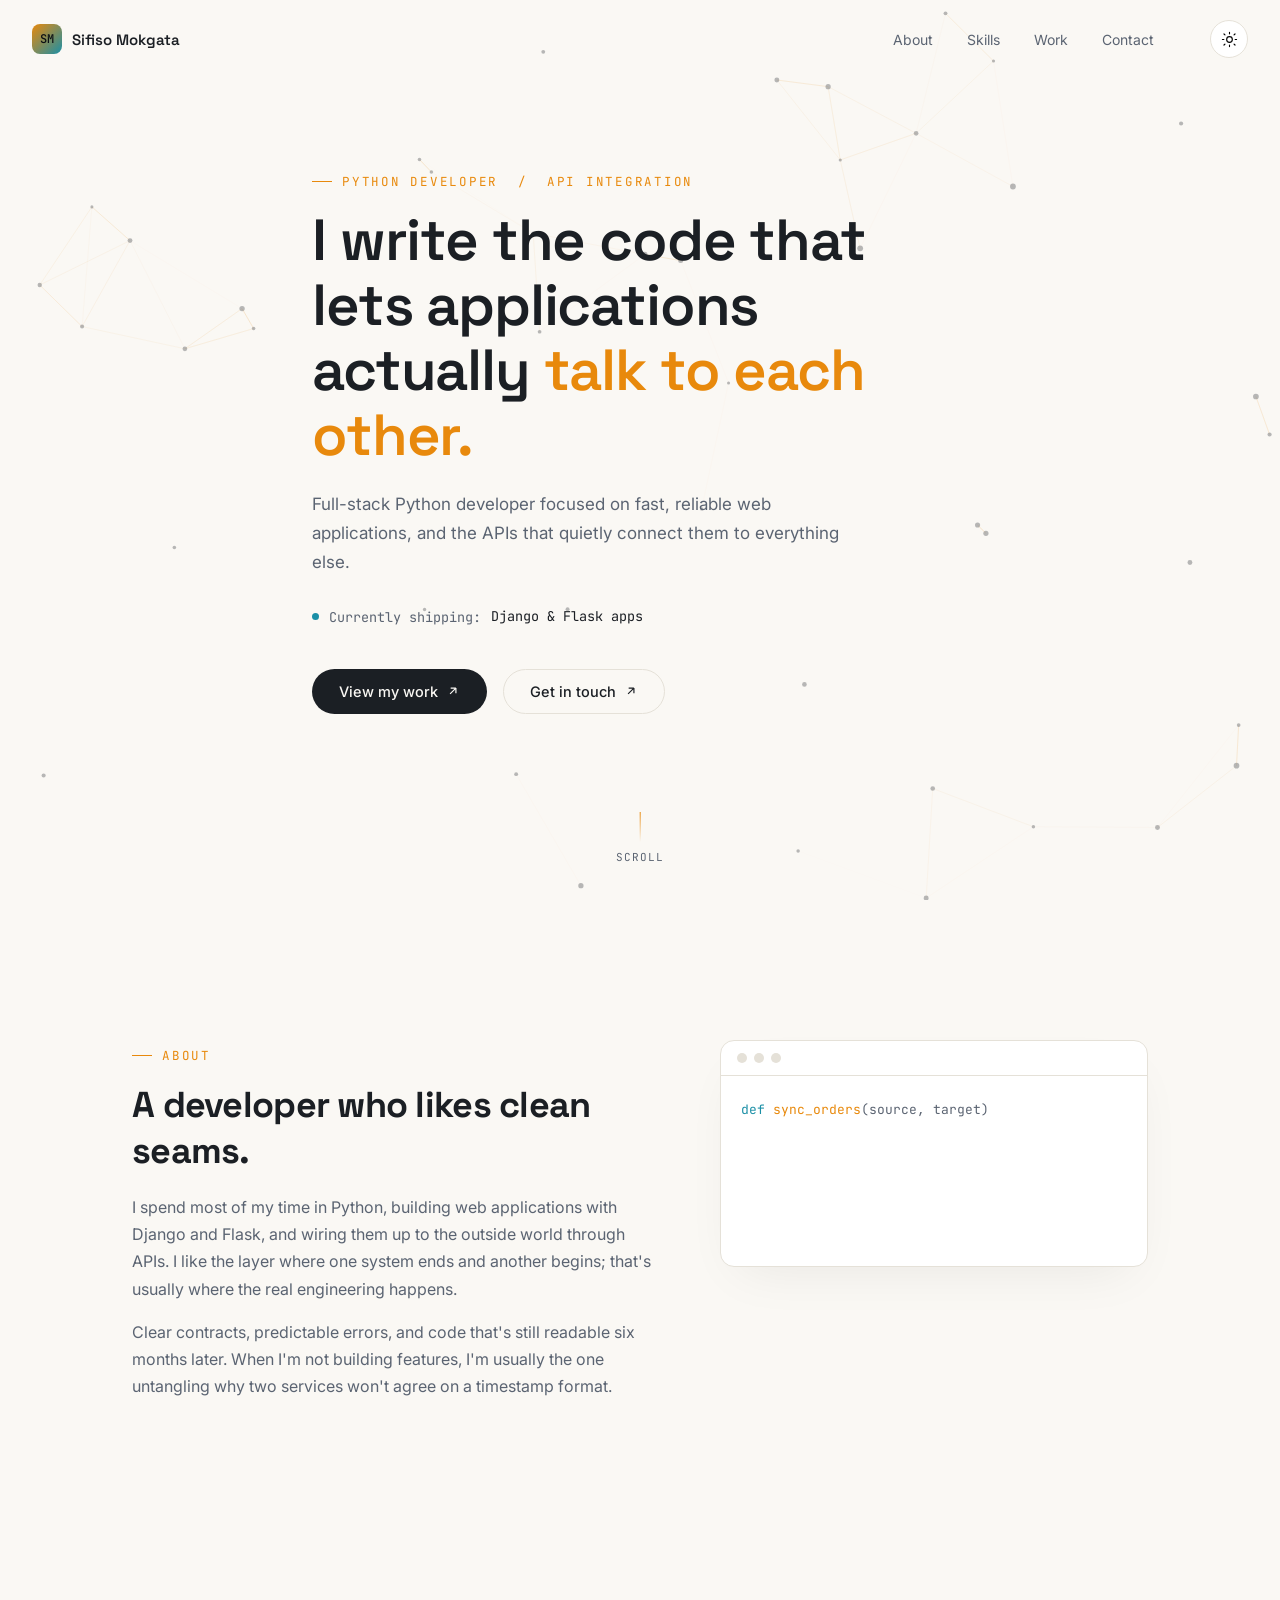
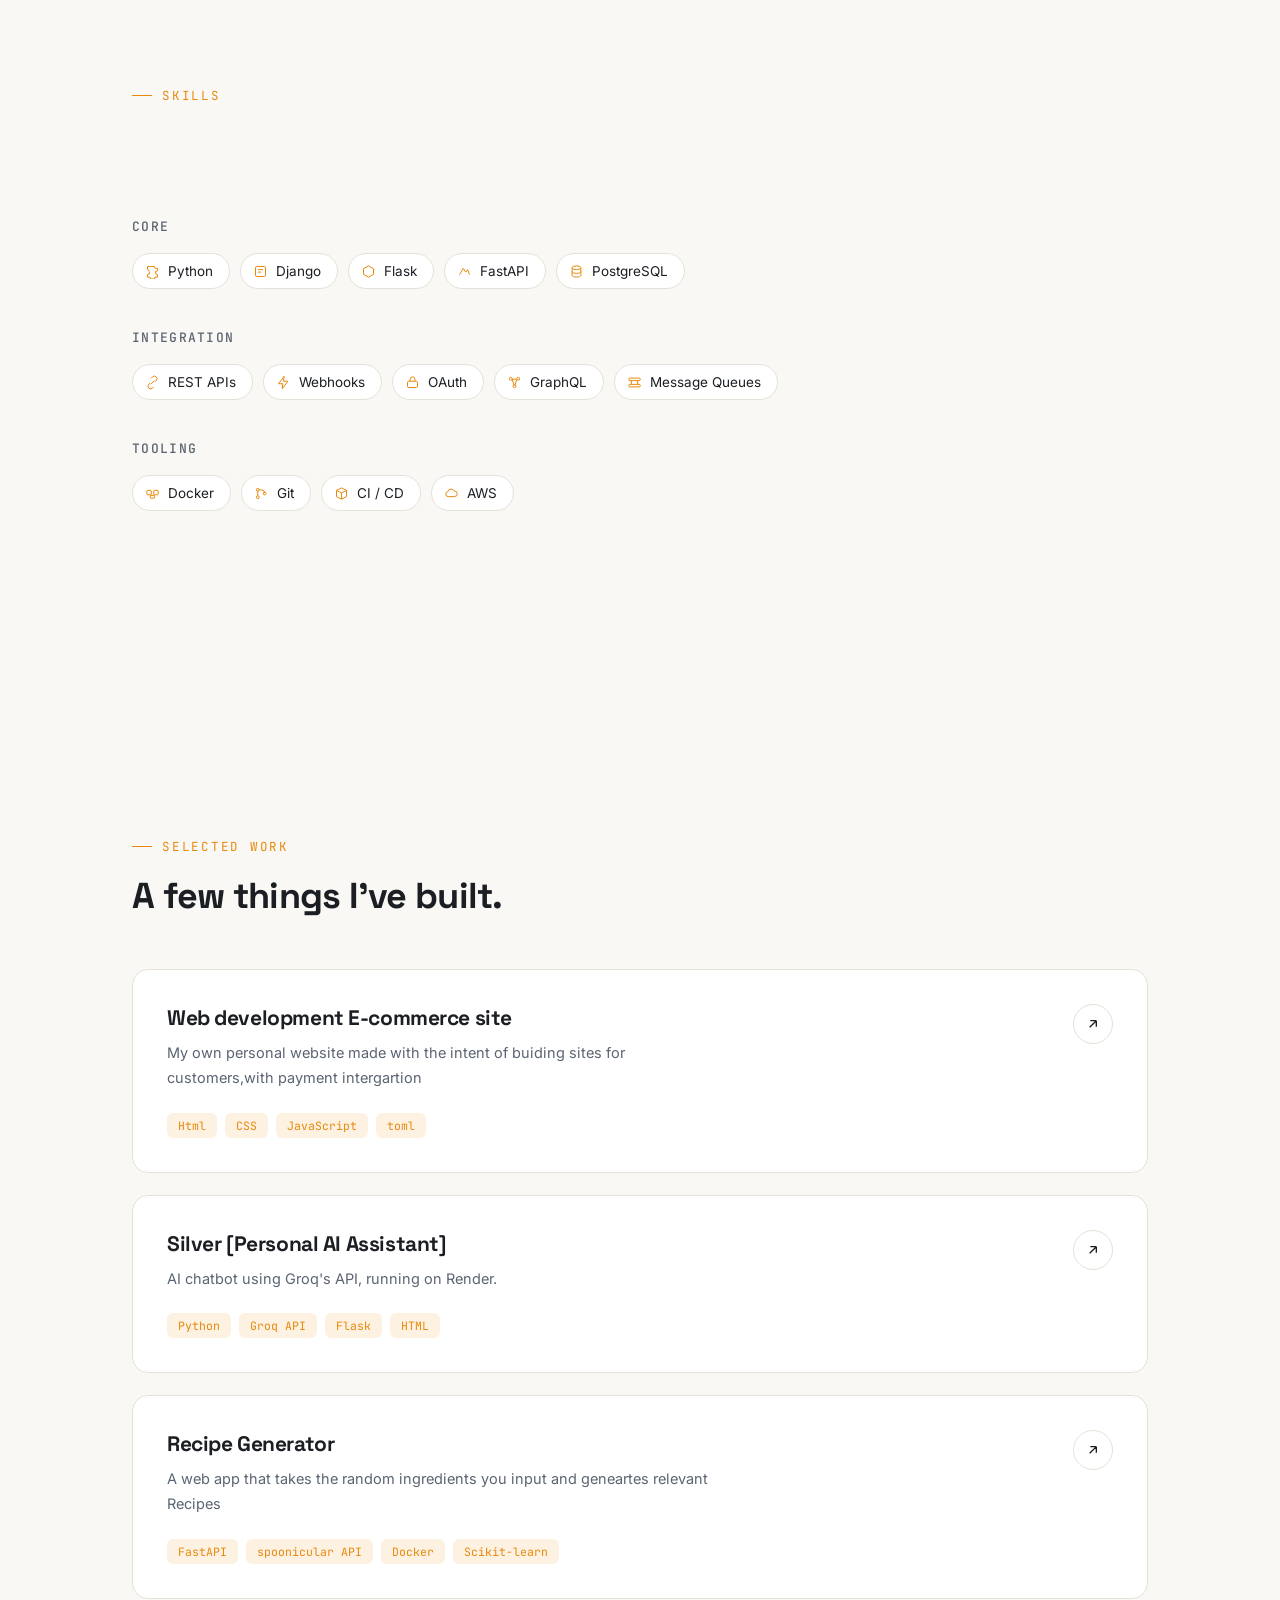
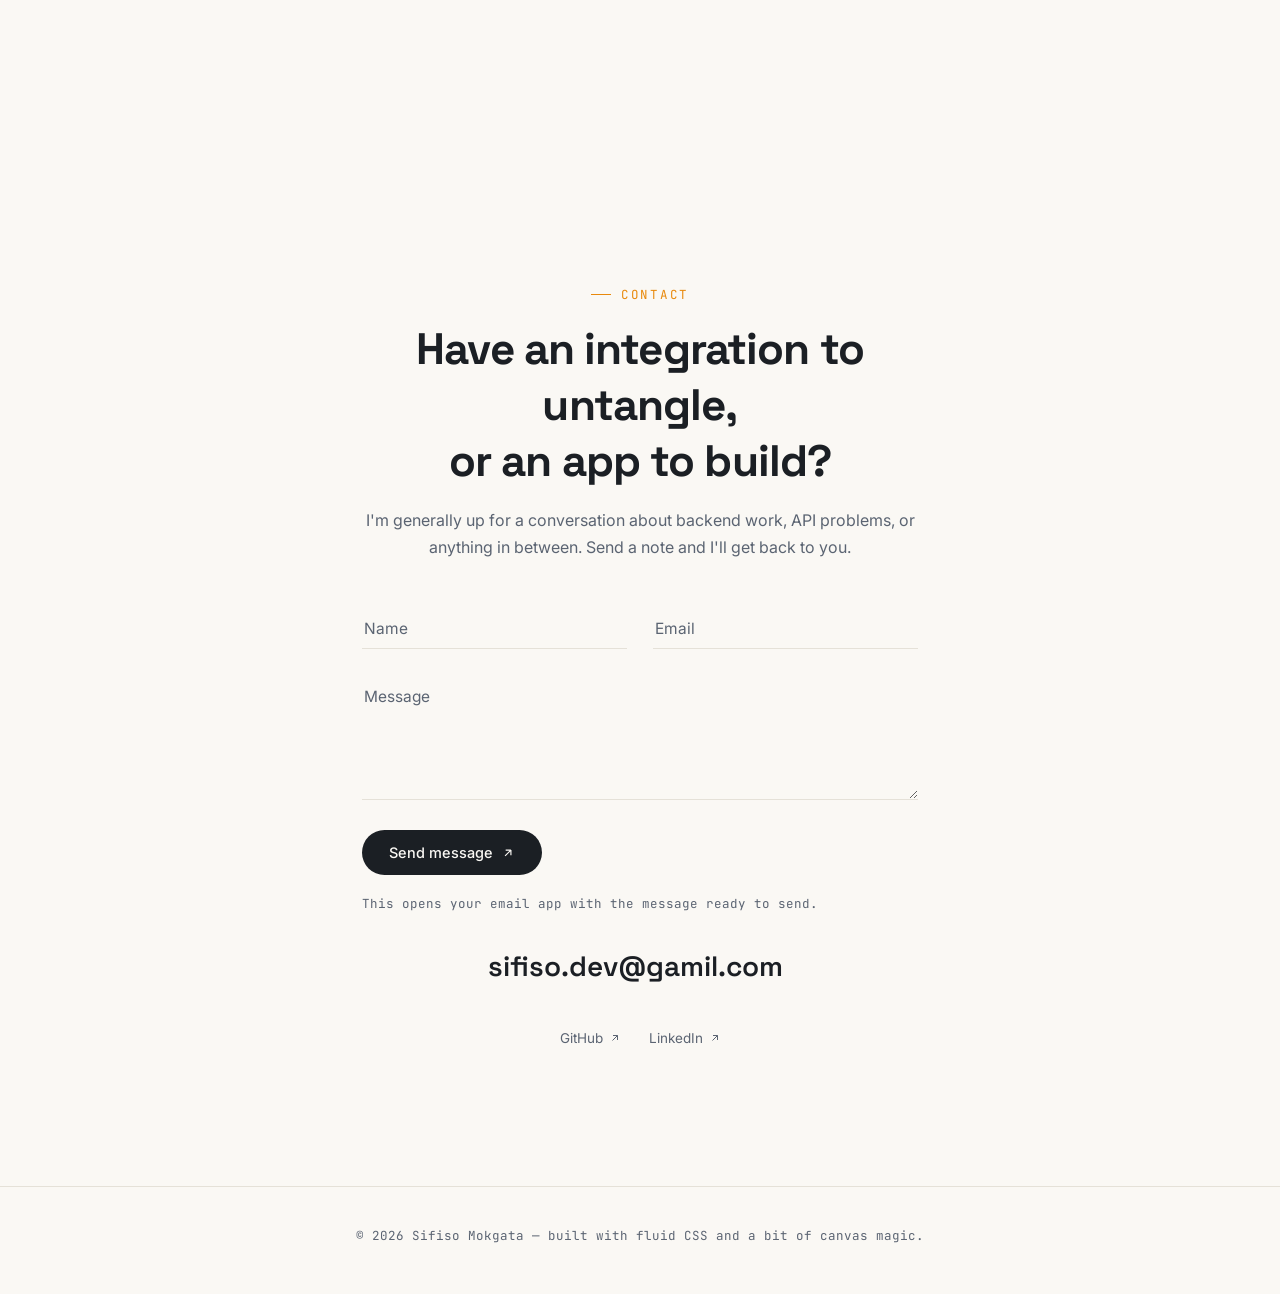
==== index.html @ 315a00f1 "initial commit - my portfolio website" ====
<!DOCTYPE html>

<html lang="en">
<head>
<meta charset="UTF-8">
<meta name="viewport" content="width=device-width, initial-scale=1.0">
<title>Sifiso Mokgata — Python Developer</title>
<meta name="description" content="Python developer specializing in web applications and API integration.">

<link rel="preconnect" href="https://fonts.googleapis.com">
<link rel="preconnect" href="https://fonts.gstatic.com" crossorigin>
<link href="https://fonts.googleapis.com/css2?family=Space+Grotesk:wght@500;600;700&family=Inter:wght@400;500;600&family=JetBrains+Mono:wght@400;500&display=swap" rel="stylesheet">
<link rel="stylesheet" href="style.css">
</head>
<body>

<nav class="nav" id="nav">
  <div class="logo"><span class="logo-mark">SM</span> Sifiso Mokgata </div>
  <div class="nav-links">
    <a href="#about">About</a>
    <a href="#skills">Skills</a>
    <a href="#work">Work</a>
    <a href="#contact">Contact</a>
    <button class="theme-toggle" id="themeToggle" aria-label="Toggle color theme">
      <svg id="themeIcon" viewBox="0 0 24 24" fill="none" stroke="currentColor" stroke-width="1.6" stroke-linecap="round"></svg>
    </button>
  </div>
</nav>

<section class="hero" id="top">
  <canvas id="network-canvas"></canvas>
  <div class="wrap hero-inner">
    <div class="eyebrow mono">Python Developer &nbsp;/&nbsp; API Integration</div>
    <h1>I write the code that lets applications<br>actually <span class="accent-word">talk to each other.</span></h1>
    <p class="hero-sub">Full-stack Python developer focused on fast, reliable web applications, and the APIs that quietly connect them to everything else.</p>

    <div class="cycle-line">
      <span class="cycle-dot"></span>
      <span>Currently shipping:</span>
      <span class="cycle-words" id="cycleWords"></span>
    </div>

    <div class="hero-cta">
      <a href="#work" class="btn btn-primary">
        View my work
        <svg viewBox="0 0 24 24" fill="none" stroke="currentColor" stroke-width="2"><path d="M7 17L17 7M17 7H8M17 7V16"/></svg>
      </a>
      <a href="#contact" class="btn btn-ghost">
        Get in touch
        <svg viewBox="0 0 24 24" fill="none" stroke="currentColor" stroke-width="2"><path d="M7 17L17 7M17 7H8M17 7V16"/></svg>
      </a>
    </div>
  </div>
  <div class="scroll-cue"><span class="line"></span>SCROLL</div>
</section>

<section id="about">
  <div class="wrap about-grid">
    <div class="reveal">
      <div class="eyebrow">About</div>
      <h2>A developer who likes clean seams.</h2>
      <p>I spend most of my time in Python, building web applications with Django and Flask, and wiring them up to the outside world through APIs. I like the layer where one system ends and another begins; that's usually where the real engineering happens.</p>
      <p>Clear contracts, predictable errors, and code that's still readable six months later. When I'm not building features, I'm usually the one untangling why two services won't agree on a timestamp format.</p>
    </div>
    <div class="terminal reveal">
      <div class="terminal-bar"><span></span><span></span><span></span></div>
      <div class="terminal-body mono" id="terminalBody"></div>
    </div>
  </div>
</section>

<section id="skills">
  <div class="wrap">
    <div class="eyebrow reveal">Skills</div>
    <h2 class="reveal" style="font-size:clamp(26px,3.4vw,36px); margin-bottom:50px;">What I build with.</h2>

    <div class="skills-cat reveal">
      <h3>Core</h3>
      <div class="pill-row">
        <span class="pill"><svg viewBox="0 0 24 24" fill="none" stroke="currentColor" stroke-width="1.6"><path d="M9 4h6l1 3h4v4l-3 1v4l3 1v4h-4l-1 3H9l-1-3H4v-4l3-1v-4L4 8V4h4z"/></svg>Python</span>
        <span class="pill"><svg viewBox="0 0 24 24" fill="none" stroke="currentColor" stroke-width="1.6"><rect x="4" y="4" width="16" height="16" rx="2"/><path d="M8 9h8M8 13h5"/></svg>Django</span>
        <span class="pill"><svg viewBox="0 0 24 24" fill="none" stroke="currentColor" stroke-width="1.6"><path d="M12 3l8 4.5v9L12 21l-8-4.5v-9z"/></svg>Flask</span>
        <span class="pill"><svg viewBox="0 0 24 24" fill="none" stroke="currentColor" stroke-width="1.6"><path d="M4 17l6-10 4 6 3-4 3 8"/></svg>FastAPI</span>
        <span class="pill"><svg viewBox="0 0 24 24" fill="none" stroke="currentColor" stroke-width="1.6"><ellipse cx="12" cy="6" rx="7" ry="3"/><path d="M5 6v12c0 1.7 3.1 3 7 3s7-1.3 7-3V6"/><path d="M5 12c0 1.7 3.1 3 7 3s7-1.3 7-3"/></svg>PostgreSQL</span>
      </div>
    </div>

    <div class="skills-cat reveal">
      <h3>Integration</h3>
      <div class="pill-row">
        <span class="pill"><svg viewBox="0 0 24 24" fill="none" stroke="currentColor" stroke-width="1.6"><path d="M9 15l6-6M8 13l-2 2a4 4 0 106 6l2-2M16 11l2-2a4 4 0 10-6-6l-2 2"/></svg>REST APIs</span>
        <span class="pill"><svg viewBox="0 0 24 24" fill="none" stroke="currentColor" stroke-width="1.6"><path d="M13 2L4 14h7l-1 8 9-12h-7l1-8z"/></svg>Webhooks</span>
        <span class="pill"><svg viewBox="0 0 24 24" fill="none" stroke="currentColor" stroke-width="1.6"><rect x="4" y="10" width="16" height="10" rx="2"/><path d="M8 10V7a4 4 0 018 0v3"/></svg>OAuth</span>
        <span class="pill"><svg viewBox="0 0 24 24" fill="none" stroke="currentColor" stroke-width="1.6"><circle cx="6" cy="6" r="2.3"/><circle cx="18" cy="6" r="2.3"/><circle cx="12" cy="18" r="2.3"/><path d="M8 7l7.5-.5M8.5 8l3 8.5M15.5 8l-3 8.5"/></svg>GraphQL</span>
        <span class="pill"><svg viewBox="0 0 24 24" fill="none" stroke="currentColor" stroke-width="1.6"><rect x="3" y="5" width="18" height="4" rx="1"/><rect x="3" y="15" width="18" height="4" rx="1"/><path d="M7 9v6M17 9v6"/></svg>Message Queues</span>
      </div>
    </div>

    <div class="skills-cat reveal">
      <h3>Tooling</h3>
      <div class="pill-row">
        <span class="pill"><svg viewBox="0 0 24 24" fill="none" stroke="currentColor" stroke-width="1.6"><rect x="3" y="7" width="7" height="7" rx="1"/><rect x="14" y="7" width="7" height="7" rx="1"/><rect x="8.5" y="15" width="7" height="4.5" rx="1"/></svg>Docker</span>
        <span class="pill"><svg viewBox="0 0 24 24" fill="none" stroke="currentColor" stroke-width="1.6"><circle cx="6" cy="6" r="2.2"/><circle cx="6" cy="18" r="2.2"/><circle cx="17" cy="12" r="2.2"/><path d="M6 8.2V15.8M8 6.2h4a5 5 0 015 5"/></svg>Git</span>
        <span class="pill"><svg viewBox="0 0 24 24" fill="none" stroke="currentColor" stroke-width="1.6"><path d="M4 17V7l8-4 8 4v10l-8 4-8-4z"/><path d="M4 7l8 4 8-4M12 11v10"/></svg>CI / CD</span>
        <span class="pill"><svg viewBox="0 0 24 24" fill="none" stroke="currentColor" stroke-width="1.6"><path d="M17 17H7a4 4 0 01-1-7.9A5.5 5.5 0 0116.3 8 4.5 4.5 0 0117 17z"/></svg>AWS</span>
      </div>
    </div>
  </div>
</section>

<section id="work">
  <div class="wrap">
    <div class="eyebrow reveal">Selected work</div>
    <h2 class="reveal" style="font-size:clamp(26px,3.4vw,36px); margin-bottom:50px;">A few things I've built.</h2>

    <!-- PROJECTS-->
    <div class="project-grid">
      <div class="project-card reveal">
        <div class="project-top">
          <div>
            <h3>Web development E-commerce site</h3>
            <p>My own personal website made with the intent of  buiding sites for customers,with payment intergartion </p>
          </div>
          <a href="https://silversolutions.netlify.app/" class="project-link" aria-label="View project"><svg viewBox="0 0 24 24" fill="none" stroke="currentColor" stroke-width="2"><path d="M7 17L17 7M17 7H8M17 7V16"/></svg></a>
        </div>
        <div class="tag-row">
          <span class="tag">Html</span><span class="tag">CSS</span><span class="tag">JavaScript</span><span class="tag">toml</span>
        </div>
      </div>

      <div class="project-card reveal">
        <div class="project-top">
          <div>
            <h3>Silver [Personal AI Assistant] </h3>
            <p>AI chatbot using Groq's API, running on Render.</p>
          </div>
          <a href="https://silver-mgjl.onrender.com/" class="project-link" aria-label="View project"><svg viewBox="0 0 24 24" fill="none" stroke="currentColor" stroke-width="2"><path d="M7 17L17 7M17 7H8M17 7V16"/></svg></a>
        </div>
        <div class="tag-row">
          <span class="tag">Python</span><span class="tag">Groq API</span><span class="tag">Flask</span><span class="tag">HTML</span>
        </div>
      </div>

      <div class="project-card reveal">
        <div class="project-top">
          <div>
            <h3>Recipe Generator</h3>
            <p>A web app that takes the random ingredients you input and geneartes relevant Recipes</p>
          </div>
          <a href="https://smart-recipe-find.netlify.app/" class="project-link" aria-label="View project"><svg viewBox="0 0 24 24" fill="none" stroke="currentColor" stroke-width="2"><path d="M7 17L17 7M17 7H8M17 7V16"/></svg></a>
        </div>
        <div class="tag-row">
          <span class="tag">FastAPI</span><span class="tag">spoonicular API</span><span class="tag">Docker</span><span class="tag">Scikit-learn</span>
        </div>
      </div>
    </div>
   
  </div>
</section>

<section id="contact">
  <div class="wrap contact-inner reveal">
    <div class="eyebrow" style="justify-content:center;">Contact</div>
    <h2>Have an integration to untangle,<br>or an app to build?</h2>
    <p>I'm generally up for a conversation about backend work, API problems, or anything in between. Send a note and I'll get back to you.</p>

    <!-- CONTACT FORM  -->
    <form class="contact-form" id="contactForm" novalidate>
      <div class="form-row">
        <div class="field">
          <input type="text" id="cf-name" name="name" placeholder=" " autocomplete="name" required>
          <label for="cf-name">Name</label>
          <span class="underline"></span>
          <span class="field-error" id="err-name">Tell me your name.</span>
        </div>
        <div class="field">
          <input type="email" id="cf-email" name="email" placeholder=" " autocomplete="email" required>
          <label for="cf-email">Email</label>
          <span class="underline"></span>
          <span class="field-error" id="err-email">Needs to be a valid email.</span>
        </div>
      </div>
      <div class="field">
        <textarea id="cf-message" name="message" placeholder=" " rows="4" required></textarea>
        <label for="cf-message">Message</label>
        <span class="underline"></span>
        <span class="field-error" id="err-message">A few words about the project would help.</span>
      </div>

      <button type="submit" class="btn btn-primary form-submit" id="formSubmit">
        <span class="btn-label">Send message</span>
        <svg class="btn-icon icon-arrow" viewBox="0 0 24 24" fill="none" stroke="currentColor" stroke-width="2"><path d="M7 17L17 7M17 7H8M17 7V16"/></svg>
        <svg class="btn-icon icon-check" viewBox="0 0 24 24" fill="none" stroke="currentColor" stroke-width="2"><path d="M5 13l4 4L19 7"/></svg>
        <span class="btn-spinner"></span>
      </button>
      <p class="form-note" id="formNote">This opens your email app with the message ready to send.</p>
    </form>

    <a href="mailto:sifiso.dev@gmail.com" class="email-link">
      sifiso.dev@gamil.com
      <svg viewBox="0 0 24 24" fill="none" stroke="currentColor" stroke-width="2"><path d="M7 17L17 7M17 7H8M17 7V16"/></svg>
    </a>
    <!-- social media -->
    <div class="social-row">
      <a href="https://github.com/S-lver">GitHub <svg viewBox="0 0 24 24" fill="none" stroke="currentColor" stroke-width="2"><path d="M7 17L17 7M17 7H8M17 7V16"/></svg></a>
      <a href="https://www.linkedin.com/in/sifiso-mokgata-5b42532bb/">LinkedIn <svg viewBox="0 0 24 24" fill="none" stroke="currentColor" stroke-width="2"><path d="M7 17L17 7M17 7H8M17 7V16"/></svg></a>
    </div>
  </div>
</section>

<footer>
  &copy; <span id="year"></span> Sifiso Mokgata — built with fluid CSS and a bit of canvas magic.
</footer>

<script src="script.js"></script>


</body>
</html>
---- style.css ----
/* ============ TOKENS ============ */
  :root{
    --bg: #FAF8F4;
    --bg-elevated: #FFFFFF;
    --text: #1B1F24;
    --text-muted: #5B6472;
    --accent: #E8890C;
    --accent-2: #1B8FA6;
    --accent-soft: rgba(232,137,12,0.12);
    --line: #E5E1D8;
    --shadow: rgba(30,25,15,0.08);
    --canvas-node: 27,31,36;
    --canvas-link: 232,137,12;

    --ease: cubic-bezier(.22,.9,.3,1);
    --ease-soft: cubic-bezier(.4,0,.2,1);
  }

  html.dark{
    --bg: #0B0F14;
    --bg-elevated: #121821;
    --text: #E9EDF2;
    --text-muted: #8A97A6;
    --accent: #FFB454;
    --accent-2: #5EC8D8;
    --accent-soft: rgba(255,180,84,0.14);
    --line: #1E2732;
    --shadow: rgba(0,0,0,0.35);
    --canvas-node: 233,237,242;
    --canvas-link: 255,180,84;
  }

  *{ box-sizing: border-box; }
  html{ scroll-behavior: smooth; }
  body{
    margin:0;
    background: var(--bg);
    color: var(--text);
    font-family: 'Inter', sans-serif;
    transition: background-color .5s var(--ease-soft), color .5s var(--ease-soft);
    overflow-x: hidden;
  }
  ::selection{ background: var(--accent-soft); color: var(--text); }

  a{ color: inherit; text-decoration: none; }
  h1,h2,h3{ font-family: 'Space Grotesk', sans-serif; margin: 0; letter-spacing: -0.02em; }
  p{ margin:0; color: var(--text-muted); line-height: 1.7; }
  .mono{ font-family: 'JetBrains Mono', monospace; }

  :focus-visible{
    outline: 2px solid var(--accent);
    outline-offset: 3px;
    border-radius: 4px;
  }

  .wrap{ max-width: 1080px; margin: 0 auto; padding: 0 32px; }
  section{ position: relative; padding: 140px 0; }
  @media (max-width: 640px){ section{ padding: 96px 0; } .wrap{ padding: 0 22px; } }

  .eyebrow{
    font-family: 'JetBrains Mono', monospace;
    font-size: 12.5px;
    letter-spacing: .14em;
    text-transform: uppercase;
    color: var(--accent);
    display: inline-flex;
    align-items: center;
    gap: 10px;
    margin-bottom: 18px;
  }
  .eyebrow::before{
    content:'';
    width: 20px; height: 1px;
    background: var(--accent);
  }

  /* ============ VIEW TRANSITION (theme toggle circle reveal) ============ */
  ::view-transition-old(root), ::view-transition-new(root){
    animation: none;
    mix-blend-mode: normal;
  }
  ::view-transition-old(root){ z-index: 1; }
  ::view-transition-new(root){ z-index: 2; }

  /* ============ NAV ============ */
  .nav{
    position: fixed; top: 0; left: 0; right: 0;
    z-index: 100;
    display: flex; align-items: center; justify-content: space-between;
    padding: 20px 32px;
    transition: transform .5s var(--ease), background-color .5s var(--ease-soft), border-color .5s var(--ease-soft);
    border-bottom: 1px solid transparent;
  }
  .nav.scrolled{
    background: color-mix(in srgb, var(--bg) 82%, transparent);
    backdrop-filter: blur(14px);
    border-bottom: 1px solid var(--line);
  }
  .nav.hide{ transform: translateY(-110%); }

  .logo{
    display:flex; align-items:center; gap: 10px;
    font-family: 'Space Grotesk', sans-serif;
    font-weight: 600; font-size: 15px;
  }
  .logo-mark{
    width: 30px; height: 30px; border-radius: 8px;
    background: linear-gradient(135deg, var(--accent), var(--accent-2));
    display:flex; align-items:center; justify-content:center;
    color: #0B0F14; font-family:'JetBrains Mono',monospace; font-size: 12px; font-weight: 500;
  }

  .nav-links{ display:flex; align-items:center; gap: 34px; }
  .nav-links a{
    font-size: 14px; color: var(--text-muted);
    position: relative; padding: 4px 0;
    transition: color .3s;
  }
  .nav-links a::after{
    content:''; position:absolute; left:0; bottom:0;
    width:0; height:1px; background: var(--accent);
    transition: width .35s var(--ease);
  }
  .nav-links a:hover{ color: var(--text); }
  .nav-links a:hover::after{ width: 100%; }
  @media (max-width: 720px){ .nav-links a:not(.nav-cta){ display:none; } }

  .theme-toggle{
    width: 38px; height: 38px; border-radius: 50%;
    border: 1px solid var(--line);
    background: var(--bg-elevated);
    display:flex; align-items:center; justify-content:center;
    cursor: pointer;
    transition: border-color .3s, transform .3s var(--ease);
    margin-left: 22px;
  }
  .theme-toggle:hover{ transform: scale(1.08); border-color: var(--accent); }
  .theme-toggle svg{ width: 17px; height: 17px; }

  /* ============ HERO ============ */
  .hero{
    min-height: 100svh;
    display:flex; align-items:center;
    padding-top: 120px;
    overflow: hidden;
  }
  #network-canvas{
    position:absolute; inset:0;
    width:100%; height:100%;
    opacity: .55;
    pointer-events:none;
  }
  html.dark #network-canvas{ opacity: .7; }

  .hero-inner{ position:relative; z-index: 2; max-width: 720px; }
  .hero h1{
    font-size: clamp(34px, 5.4vw, 58px);
    line-height: 1.12;
    font-weight: 600;
  }
  .hero h1 .accent-word{ color: var(--accent); }
  .hero-sub{
    margin-top: 22px; font-size: 17px; max-width: 540px;
  }

  .cycle-line{
    margin-top: 30px;
    display:flex; align-items:center; gap: 10px;
    font-family: 'JetBrains Mono', monospace;
    font-size: 13.5px;
    color: var(--text-muted);
  }
  .cycle-dot{
    width: 7px; height: 7px; border-radius: 50%;
    background: var(--accent-2);
    box-shadow: 0 0 0 0 rgba(94,200,216,.6);
    animation: pulse-dot 2.2s ease-out infinite;
    flex-shrink: 0;
  }
  @keyframes pulse-dot{
    0%{ box-shadow: 0 0 0 0 var(--accent-soft); }
    70%{ box-shadow: 0 0 0 8px transparent; }
    100%{ box-shadow: 0 0 0 0 transparent; }
  }
  .cycle-words{ position: relative; height: 20px; overflow: hidden; min-width: 180px; }
  .cycle-words span{
    position:absolute; left:0; top:0;
    opacity: 0; transform: translateY(100%);
    color: var(--text);
    transition: opacity .5s var(--ease), transform .5s var(--ease);
    white-space: nowrap;
  }
  .cycle-words span.active{ opacity:1; transform: translateY(0); }
  .cycle-words span.leaving{ opacity:0; transform: translateY(-100%); }

  .hero-cta{ display:flex; gap: 16px; margin-top: 42px; flex-wrap: wrap; }

  .btn{
    position: relative;
    font-family: 'Inter', sans-serif;
    font-weight: 500; font-size: 14.5px;
    padding: 13px 26px;
    border-radius: 999px;
    cursor: pointer;
    display: inline-flex; align-items: center; gap: 8px;
    transition: transform .25s var(--ease-soft);
    border: 1px solid transparent;
  }
  .btn-primary{
    background: var(--text); color: var(--bg);
  }
  html.dark .btn-primary{ background: var(--accent); color: #0B0F14; }
  .btn-ghost{
    border-color: var(--line); color: var(--text);
    background: transparent;
  }
  .btn-ghost:hover{ border-color: var(--accent); }
  .btn svg{ width: 14px; height: 14px; transition: transform .3s var(--ease); }
  .btn:hover svg{ transform: translate(3px,-3px); }

  .scroll-cue{
    position:absolute; bottom: 36px; left: 50%;
    transform: translateX(-50%);
    display:flex; flex-direction:column; align-items:center; gap: 8px;
    color: var(--text-muted);
    font-family:'JetBrains Mono',monospace; font-size: 11px; letter-spacing:.1em;
  }
  .scroll-cue .line{
    width:1px; height: 30px; background: linear-gradient(var(--accent), transparent);
    animation: cue-move 1.8s ease-in-out infinite;
  }
  @keyframes cue-move{
    0%{ transform: scaleY(0); transform-origin: top; }
    50%{ transform: scaleY(1); transform-origin: top; }
    50.01%{ transform-origin: bottom; }
    100%{ transform: scaleY(0); transform-origin: bottom; }
  }

  /* ============ REVEAL ============ */
  .reveal{
    opacity: 0;
    transform: translateY(28px);
    transition: opacity .8s var(--ease), transform .8s var(--ease);
  }
  .reveal.in{ opacity: 1; transform: translateY(0); }

  /* ============ ABOUT ============ */
  .about-grid{
    display:grid; grid-template-columns: 1.1fr .9fr; gap: 64px; align-items: start;
  }
  @media (max-width: 860px){ .about-grid{ grid-template-columns: 1fr; gap: 44px; } }
  .about-grid h2{ font-size: clamp(26px, 3.4vw, 36px); margin-bottom: 20px; }
  .about-grid p + p{ margin-top: 16px; }

  .terminal{
    background: var(--bg-elevated);
    border: 1px solid var(--line);
    border-radius: 14px;
    overflow: hidden;
    box-shadow: 0 20px 50px -20px var(--shadow);
  }
  .terminal-bar{
    display:flex; gap: 7px; padding: 12px 16px;
    border-bottom: 1px solid var(--line);
  }
  .terminal-bar span{ width: 10px; height: 10px; border-radius: 50%; background: var(--line); }
  .terminal-body{
    padding: 22px 20px; font-family:'JetBrains Mono',monospace; font-size: 13px;
    line-height: 1.85; min-height: 190px; color: var(--text-muted);
    white-space: pre-wrap;
  }
  .terminal-body .kw{ color: var(--accent-2); }
  .terminal-body .fn{ color: var(--accent); }
  .terminal-body .str{ color: #7FB88E; }
  .caret{
    display:inline-block; width: 7px; height: 15px;
    background: var(--accent); vertical-align: middle;
    animation: blink 1s step-end infinite;
  }
  @keyframes blink{ 50%{ opacity:0; } }

  /* ============ SKILLS ============ */
  .skills-cat{ margin-bottom: 40px; }
  .skills-cat h3{
    font-size: 13px; text-transform: uppercase; letter-spacing: .1em;
    color: var(--text-muted); font-family:'JetBrains Mono',monospace; font-weight: 500;
    margin-bottom: 18px;
  }
  .pill-row{ display:flex; flex-wrap: wrap; gap: 10px; }
  .pill{
    display:flex; align-items:center; gap: 8px;
    padding: 9px 16px 9px 12px;
    border: 1px solid var(--line);
    border-radius: 999px;
    font-size: 13.5px;
    background: var(--bg-elevated);
    transition: transform .3s var(--ease), border-color .3s, box-shadow .3s;
  }
  .pill svg{ width: 15px; height: 15px; color: var(--accent); flex-shrink:0; }
  .pill:hover{
    transform: translateY(-3px);
    border-color: var(--accent);
    box-shadow: 0 10px 24px -14px var(--shadow);
  }

  /* ============ PROJECTS ============ */
  .project-grid{ display: grid; gap: 22px; }
  .project-card{
    position: relative;
    border: 1px solid var(--line);
    border-radius: 16px;
    padding: 34px;
    background: var(--bg-elevated);
    overflow: hidden;
    transition: border-color .4s, transform .1s linear;
    transform-style: preserve-3d;
  }
  .project-card::before{
    content:'';
    position:absolute; inset:0;
    background: radial-gradient(500px circle at var(--mx,50%) var(--my,50%), var(--accent-soft), transparent 60%);
    opacity: 0; transition: opacity .4s;
    pointer-events: none;
  }
  .project-card:hover::before{ opacity: 1; }
  .project-card:hover{ border-color: var(--accent); }

  .project-top{ display:flex; justify-content: space-between; align-items: flex-start; gap: 20px; }
  .project-card h3{ font-size: 21px; margin-bottom: 10px; }
  .project-card p{ font-size: 14.5px; max-width: 560px; }
  .project-link{
    width: 40px; height: 40px; border-radius: 50%;
    border: 1px solid var(--line);
    display:flex; align-items:center; justify-content:center;
    flex-shrink: 0;
    transition: transform .35s var(--ease), background .3s, border-color .3s;
  }
  .project-link svg{ width: 16px; height: 16px; transition: transform .35s var(--ease); }
  .project-card:hover .project-link{ background: var(--accent); border-color: var(--accent); }
  .project-card:hover .project-link svg{ transform: rotate(45deg); color: #0B0F14; }

  .tag-row{ display:flex; flex-wrap:wrap; gap: 8px; margin-top: 22px; }
  .tag{
    font-family:'JetBrains Mono',monospace; font-size: 11.5px;
    padding: 5px 11px; border-radius: 6px;
    background: var(--accent-soft); color: var(--accent);
  }

  /* ============ CONTACT ============ */
  .contact-inner{ text-align: center; max-width: 620px; margin: 0 auto; }
  .contact-inner h2{ font-size: clamp(28px, 4.4vw, 44px); margin-bottom: 18px; }
  .email-link{
    display:inline-flex; align-items:center; gap: 10px;
    font-family:'Space Grotesk', sans-serif; font-size: clamp(20px,3vw,28px);
    font-weight: 600; margin-top: 34px;
    position: relative; padding-bottom: 6px;
  }
  .email-link::after{
    content:''; position:absolute; left:0; bottom:0; width:100%; height:2px;
    background: var(--accent); transform: scaleX(0); transform-origin: left;
    transition: transform .5s var(--ease);
  }
  .email-link:hover::after{ transform: scaleX(1); }

  /* ---- contact form ---- */
  .contact-form{
    text-align: left;
    margin-top: 46px;
    display: grid;
    gap: 26px;
  }
  .form-row{ display: grid; grid-template-columns: 1fr 1fr; gap: 26px; }
  @media (max-width: 600px){ .form-row{ grid-template-columns: 1fr; gap: 26px; } }

  .field{ position: relative; }
  .field input, .field textarea{
    width: 100%;
    background: transparent;
    border: none;
    border-bottom: 1px solid var(--line);
    padding: 12px 2px 10px;
    font-family: 'Inter', sans-serif;
    font-size: 15.5px;
    color: var(--text);
    transition: border-color .35s var(--ease-soft);
  }
  .field textarea{ resize: vertical; min-height: 108px; line-height: 1.65; }
  .field input:focus, .field textarea:focus{ outline: none; }

  .field label{
    position: absolute; left: 2px; top: 12px;
    color: var(--text-muted); font-size: 15.5px;
    pointer-events: none; transform-origin: left;
    transition: transform .3s var(--ease), color .3s;
  }
  .field input:focus + label,
  .field input:not(:placeholder-shown) + label,
  .field textarea:focus + label,
  .field textarea:not(:placeholder-shown) + label{
    transform: translateY(-20px) scale(.76);
    color: var(--accent);
  }

  .field .underline{
    position: absolute; left: 0; bottom: 0;
    width: 100%; height: 1px;
    background: var(--accent);
    transform: scaleX(0); transform-origin: left;
    transition: transform .45s var(--ease);
  }
  .field input:focus ~ .underline, .field textarea:focus ~ .underline{ transform: scaleX(1); }

  .field-error{
    display: block;
    font-size: 12.5px;
    font-family: 'JetBrains Mono', monospace;
    color: var(--form-error, #D64545);
    max-height: 0; opacity: 0; overflow: hidden;
    transition: max-height .3s var(--ease), opacity .3s, margin-top .3s;
  }
  html.dark{ --form-error: #FF7A7A; }
  .field.invalid input, .field.invalid textarea{ border-bottom-color: var(--form-error, #D64545); }
  .field.invalid .field-error{ max-height: 24px; opacity: 1; margin-top: 6px; }
  .field.invalid{ animation: field-shake .4s var(--ease); }
  @keyframes field-shake{
    0%,100%{ transform: translateX(0); }
    25%{ transform: translateX(-5px); }
    75%{ transform: translateX(5px); }
  }

  .form-submit{ width: fit-content; position: relative; }
  .form-submit .icon-check{ display: none; }
  .form-submit .btn-spinner{
    display: none;
    width: 14px; height: 14px;
    border-radius: 50%;
    border: 2px solid rgba(255,255,255,.35);
    border-top-color: currentColor;
    animation: spin .7s linear infinite;
  }
  html:not(.dark) .form-submit .btn-spinner{ border: 2px solid rgba(255,255,255,.3); border-top-color: #fff; }
  @keyframes spin{ to{ transform: rotate(360deg); } }

  .form-submit.loading .btn-icon.icon-arrow{ display: none; }
  .form-submit.loading .btn-spinner{ display: inline-block; }
  .form-submit.loading .btn-label::after{ content: 'Opening…'; }
  .form-submit.loading .btn-label{ font-size: 0; }
  .form-submit.loading .btn-label::after{ font-size: 14.5px; }

  .form-submit.success{ background: #3FA76B; }
  .form-submit.success .btn-icon.icon-arrow{ display: none; }
  .form-submit.success .btn-spinner{ display: none; }
  .form-submit.success .icon-check{ display: inline-block; animation: check-pop .4s var(--ease); }
  .form-submit.success .btn-label::after{ content: 'Ready to send'; font-size: 14.5px; }
  .form-submit.success .btn-label{ font-size: 0; }
  @keyframes check-pop{
    0%{ transform: scale(0); }
    60%{ transform: scale(1.25); }
    100%{ transform: scale(1); }
  }

  .form-note{
    font-size: 12.5px;
    font-family: 'JetBrains Mono', monospace;
    color: var(--text-muted);
    margin-top: -8px;
  }

  .social-row{ display:flex; justify-content:center; gap: 28px; margin-top: 40px; }
  .social-row a{
    display:flex; align-items:center; gap: 6px;
    font-size: 13.5px; color: var(--text-muted);
    transition: color .3s;
  }
  .social-row a:hover{ color: var(--accent); }
  .social-row svg{ width: 12px; height: 12px; transition: transform .3s var(--ease); }
  .social-row a:hover svg{ transform: translate(2px,-2px); }

  footer{
    padding: 40px 0 50px; text-align:center;
    font-size: 12.5px; color: var(--text-muted);
    font-family:'JetBrains Mono',monospace;
    border-top: 1px solid var(--line);
  }

  @media (prefers-reduced-motion: reduce){
    *{ animation-duration: .001s !important; transition-duration: .001s !important; }
    html{ scroll-behavior: auto; }
  }
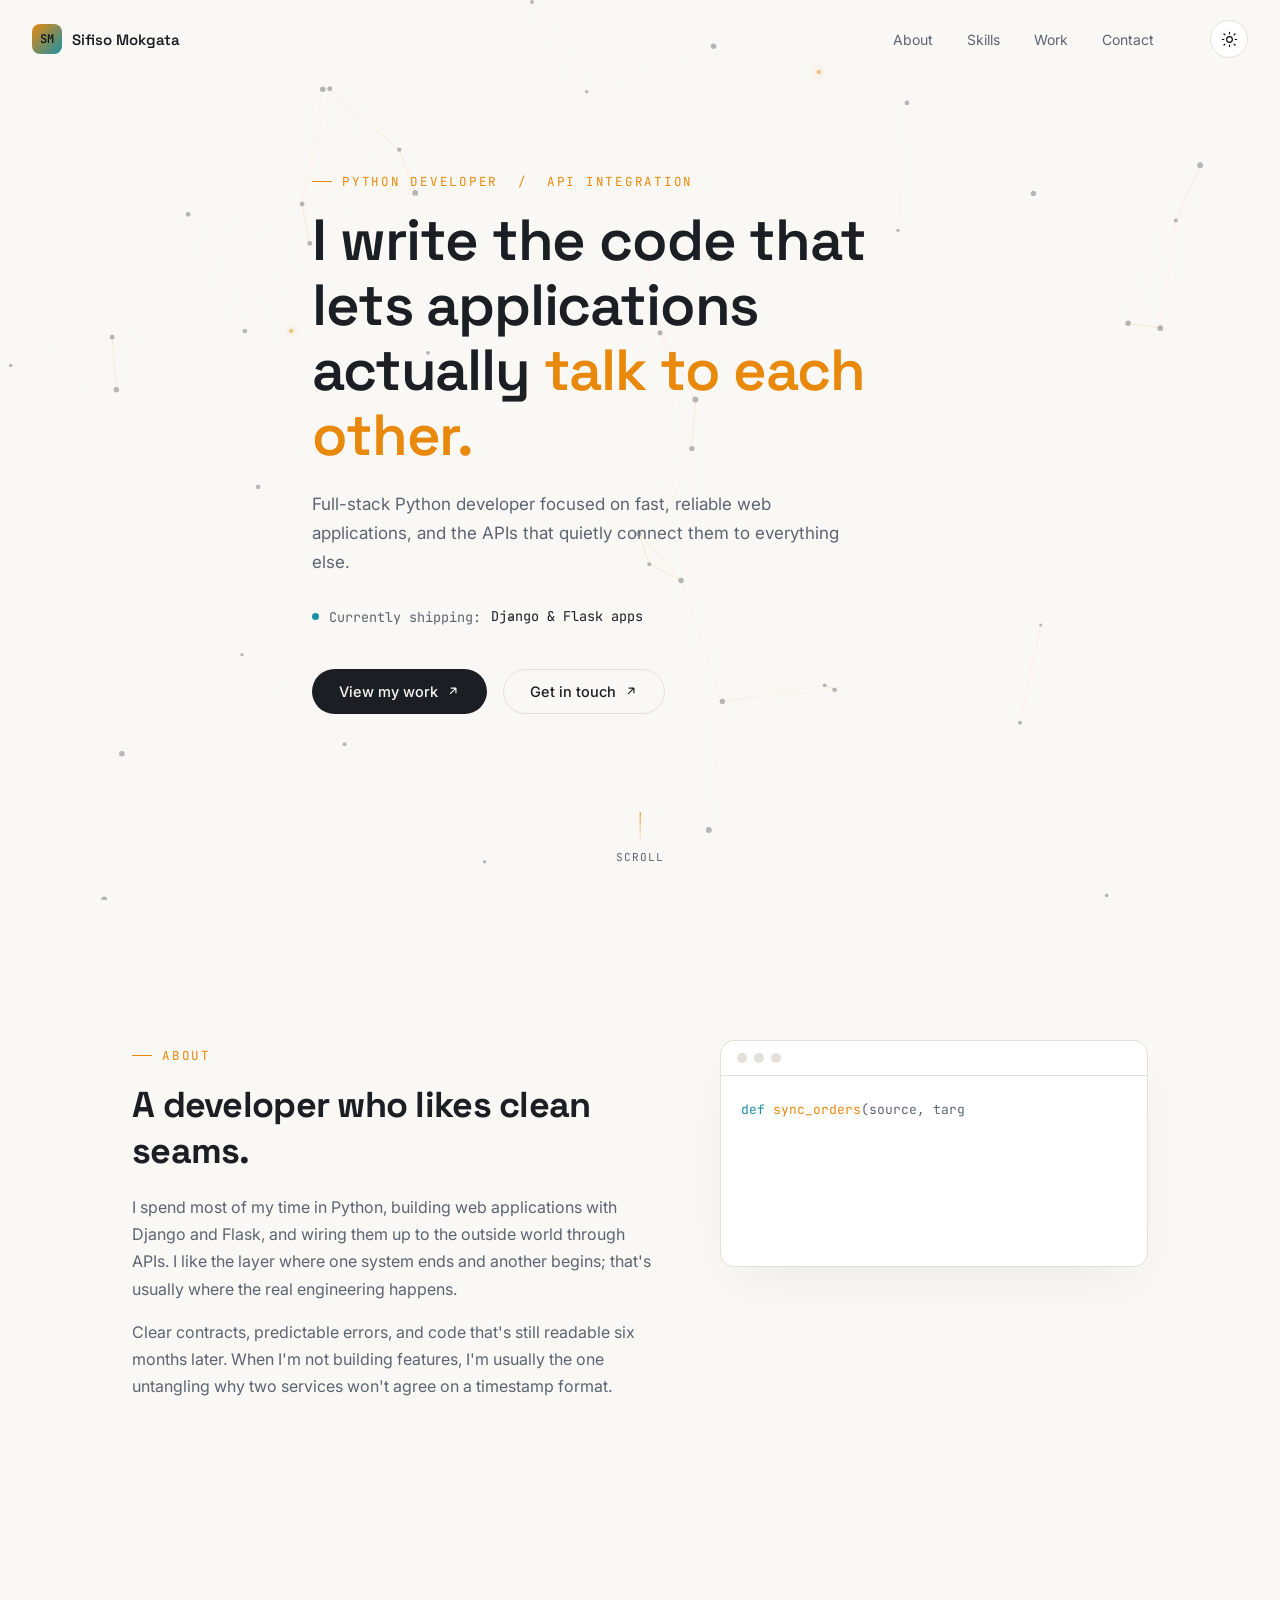
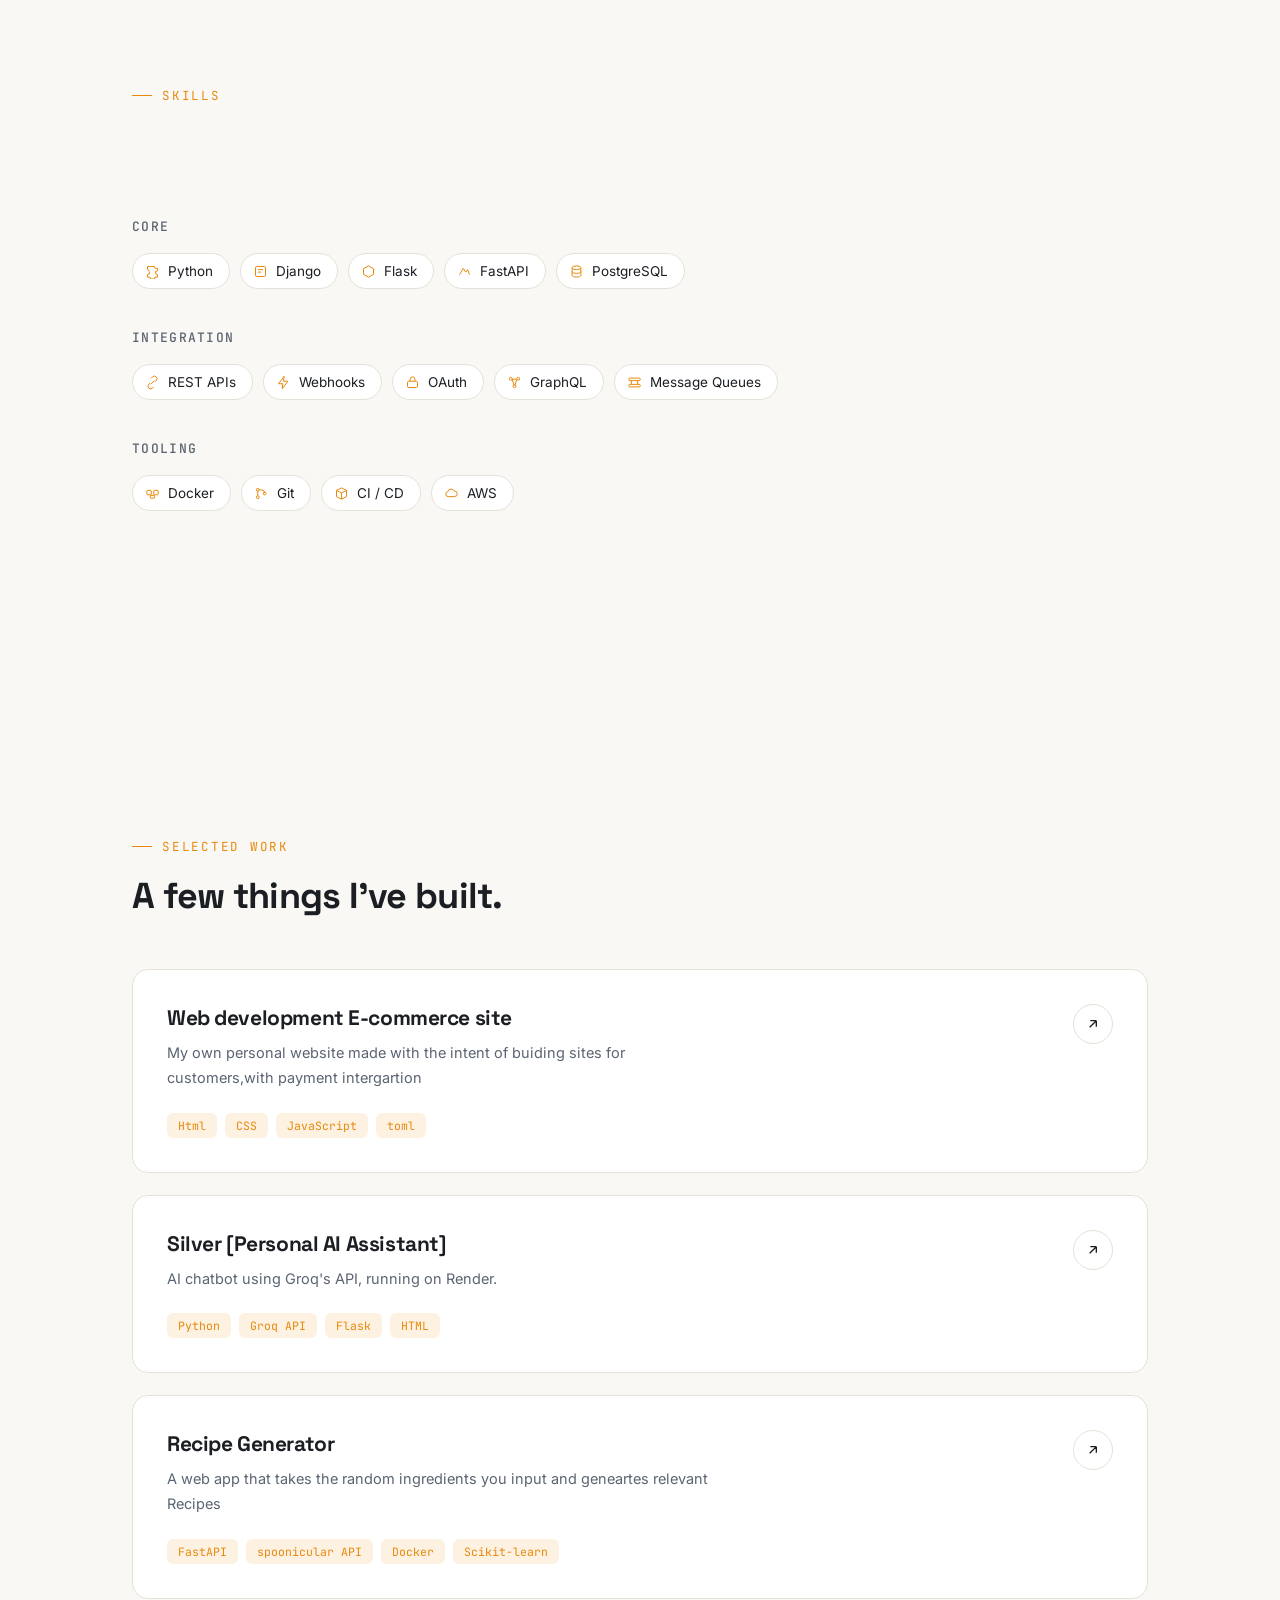
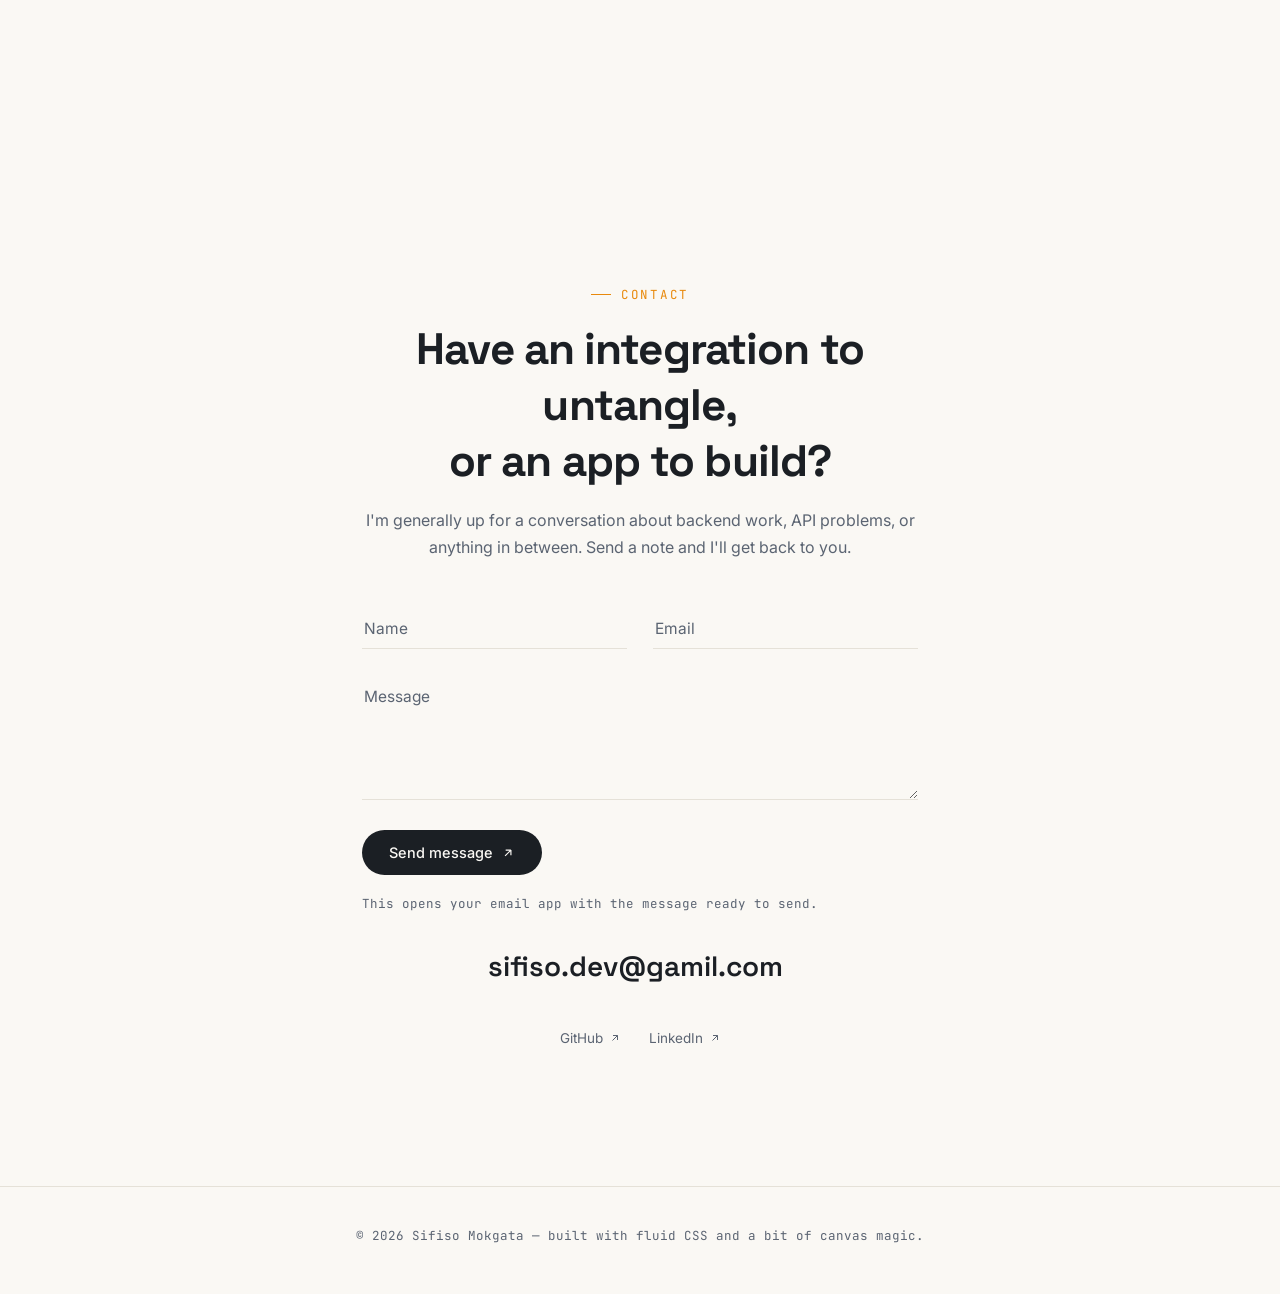
==== commit 4b826a87: "Update index.html updated the form logic" ====
--- a/index.html
+++ b/index.html
@@ -165,7 +165,12 @@
     <p>I'm generally up for a conversation about backend work, API problems, or anything in between. Send a note and I'll get back to you.</p>
 
     <!-- CONTACT FORM  -->
-    <form class="contact-form" id="contactForm" novalidate>
+    <form class="contact-form" id="contactForm" 
+      netlify
+      name="contact"
+      method="POST"
+      data-netlify="true"
+      novalidate>
       <div class="form-row">
         <div class="field">
           <input type="text" id="cf-name" name="name" placeholder=" " autocomplete="name" required>
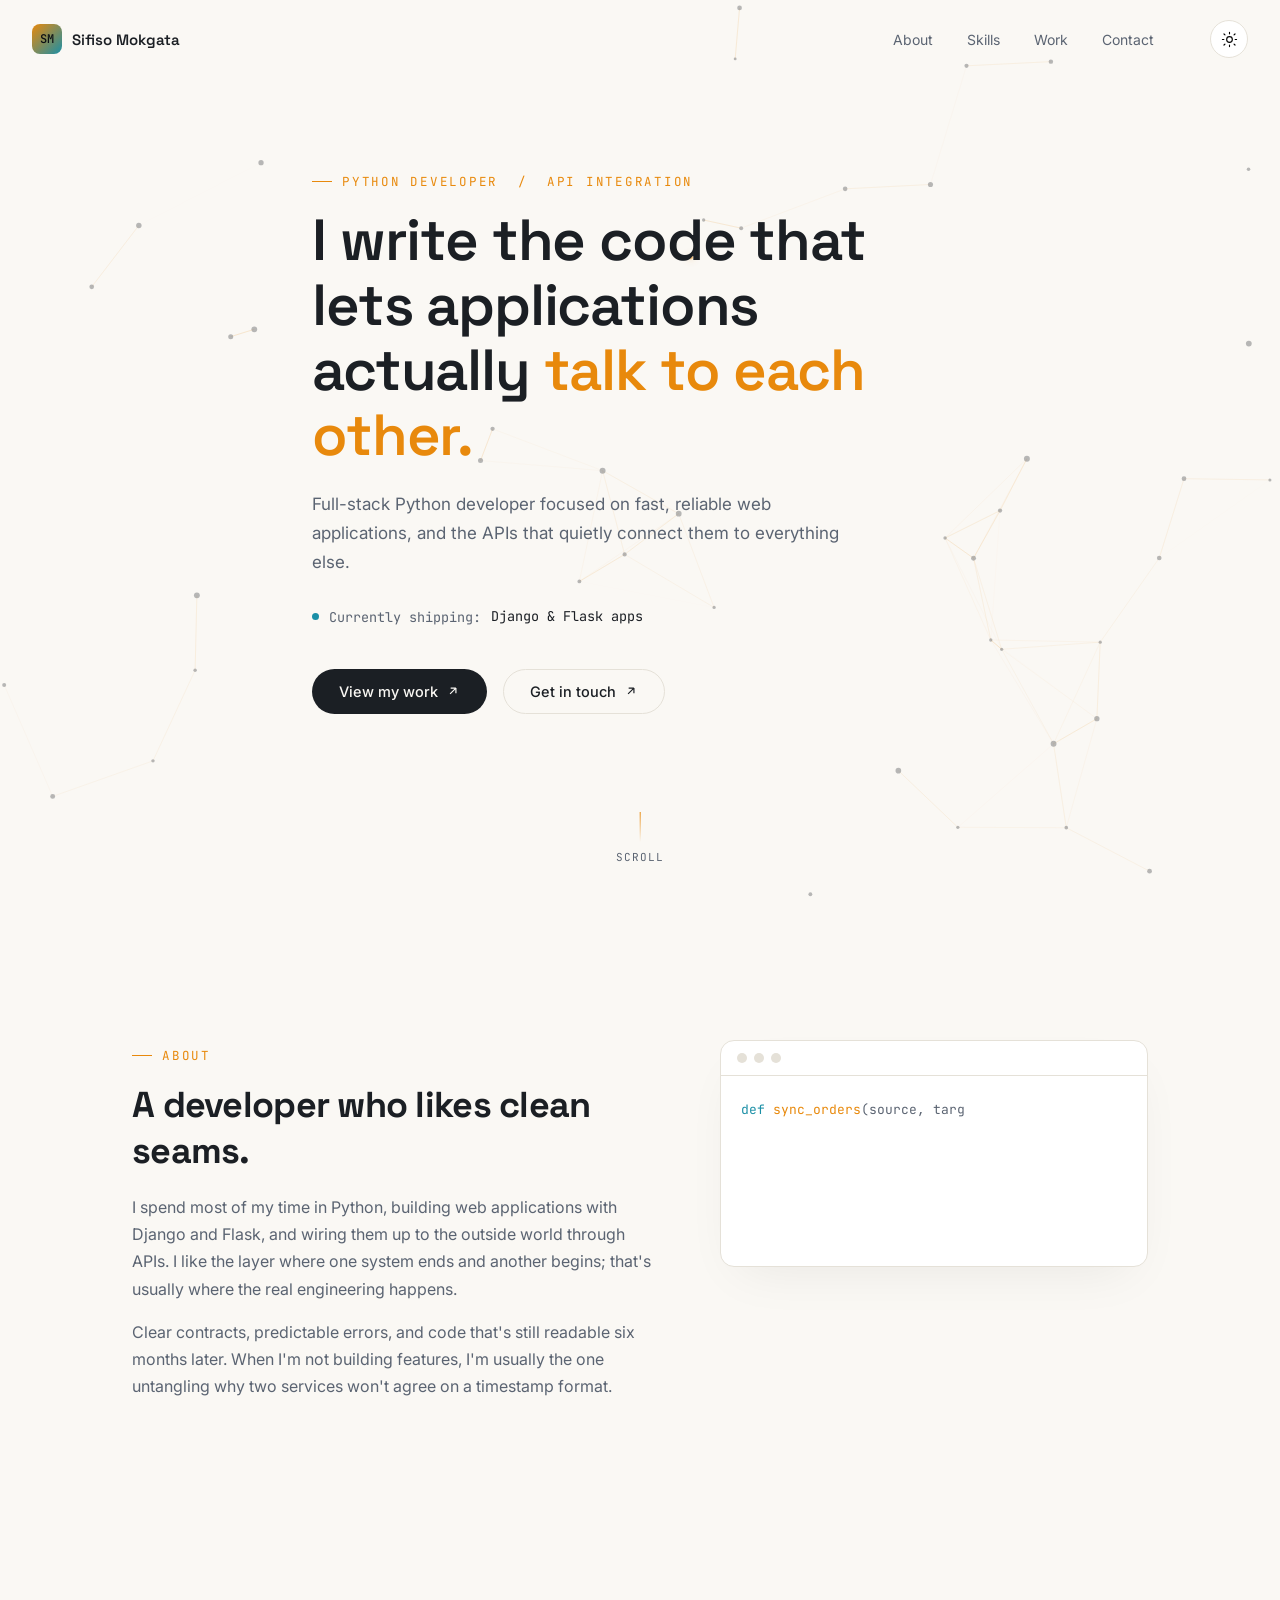
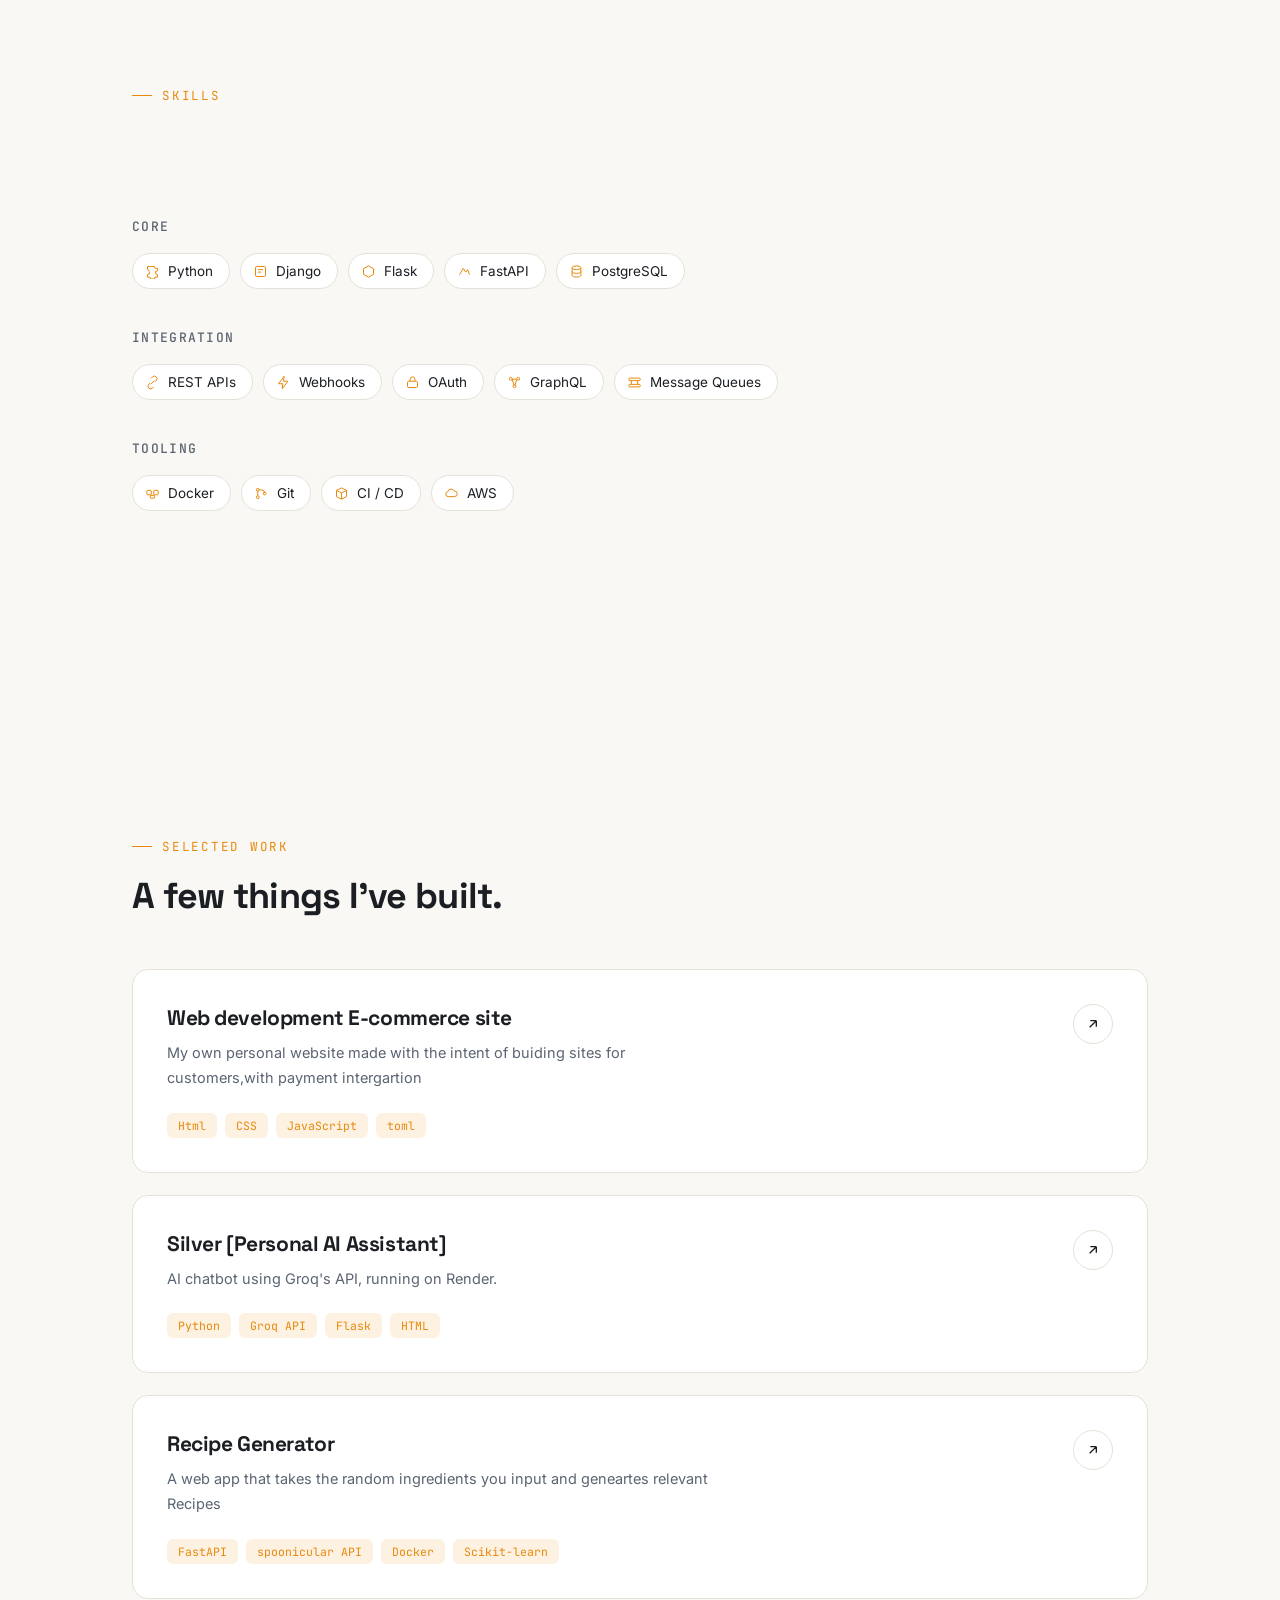
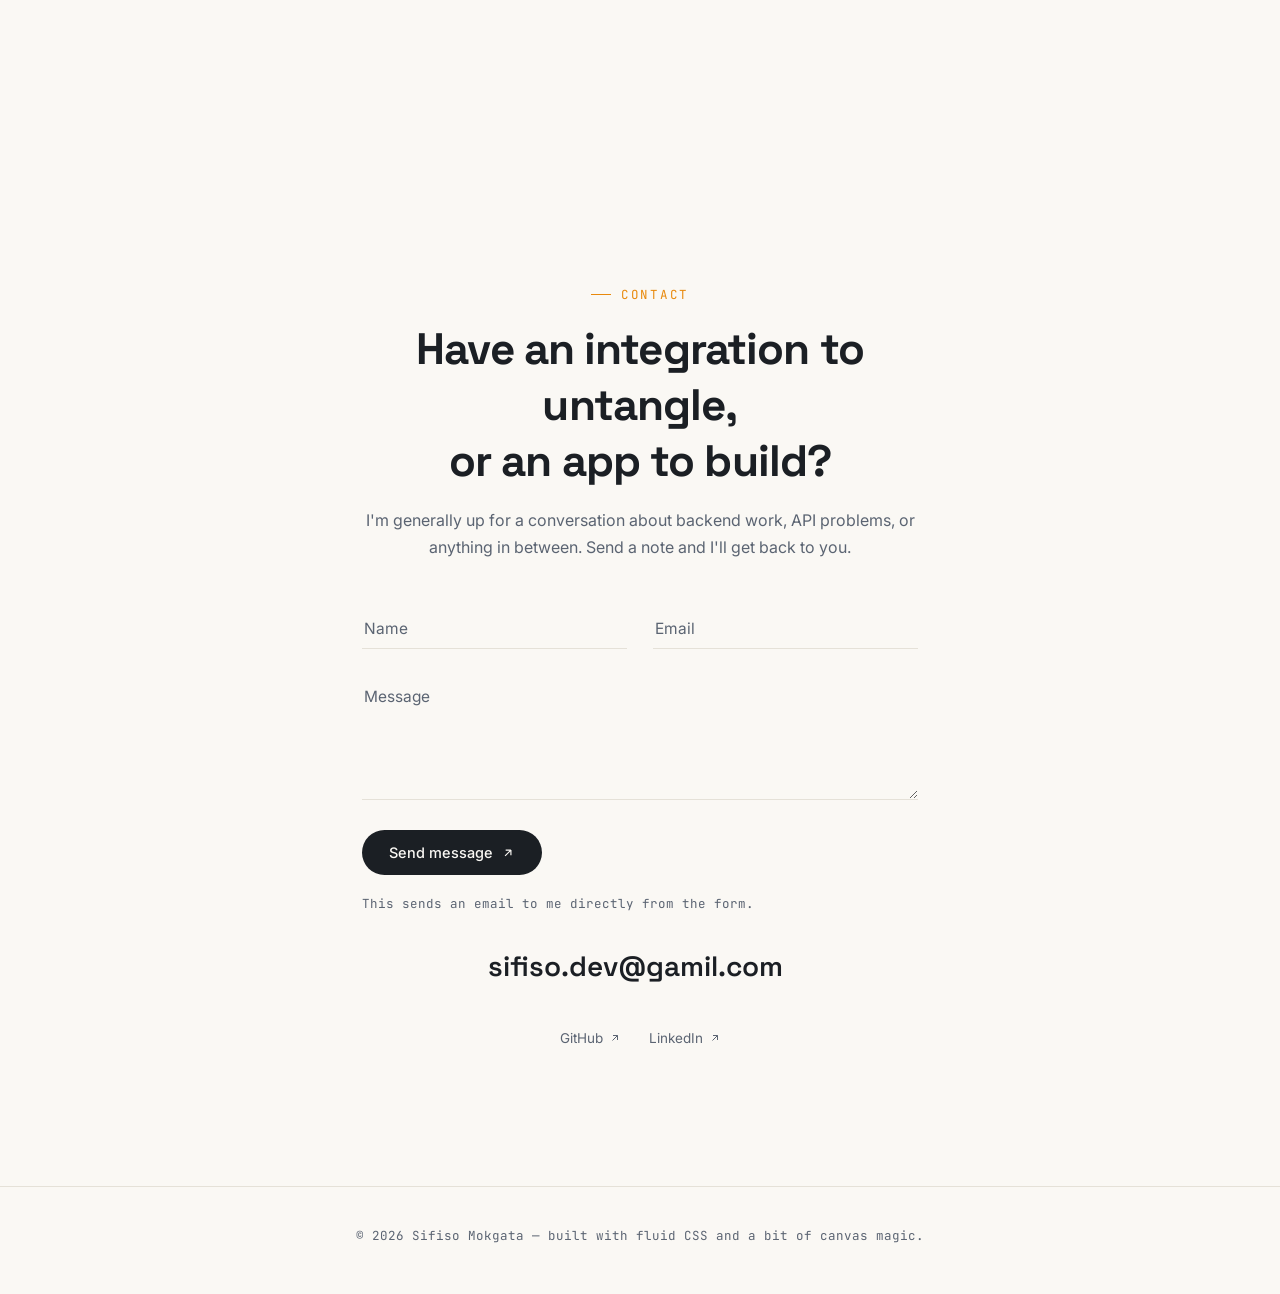
==== commit 7a22d75b: "Update index.html" ====
--- a/index.html
+++ b/index.html
@@ -198,7 +198,7 @@
         <svg class="btn-icon icon-check" viewBox="0 0 24 24" fill="none" stroke="currentColor" stroke-width="2"><path d="M5 13l4 4L19 7"/></svg>
         <span class="btn-spinner"></span>
       </button>
-      <p class="form-note" id="formNote">This opens your email app with the message ready to send.</p>
+      <p class="form-note" id="formNote">This sends an email to me directly from the form.</p>
     </form>
 
     <a href="mailto:sifiso.dev@gmail.com" class="email-link">
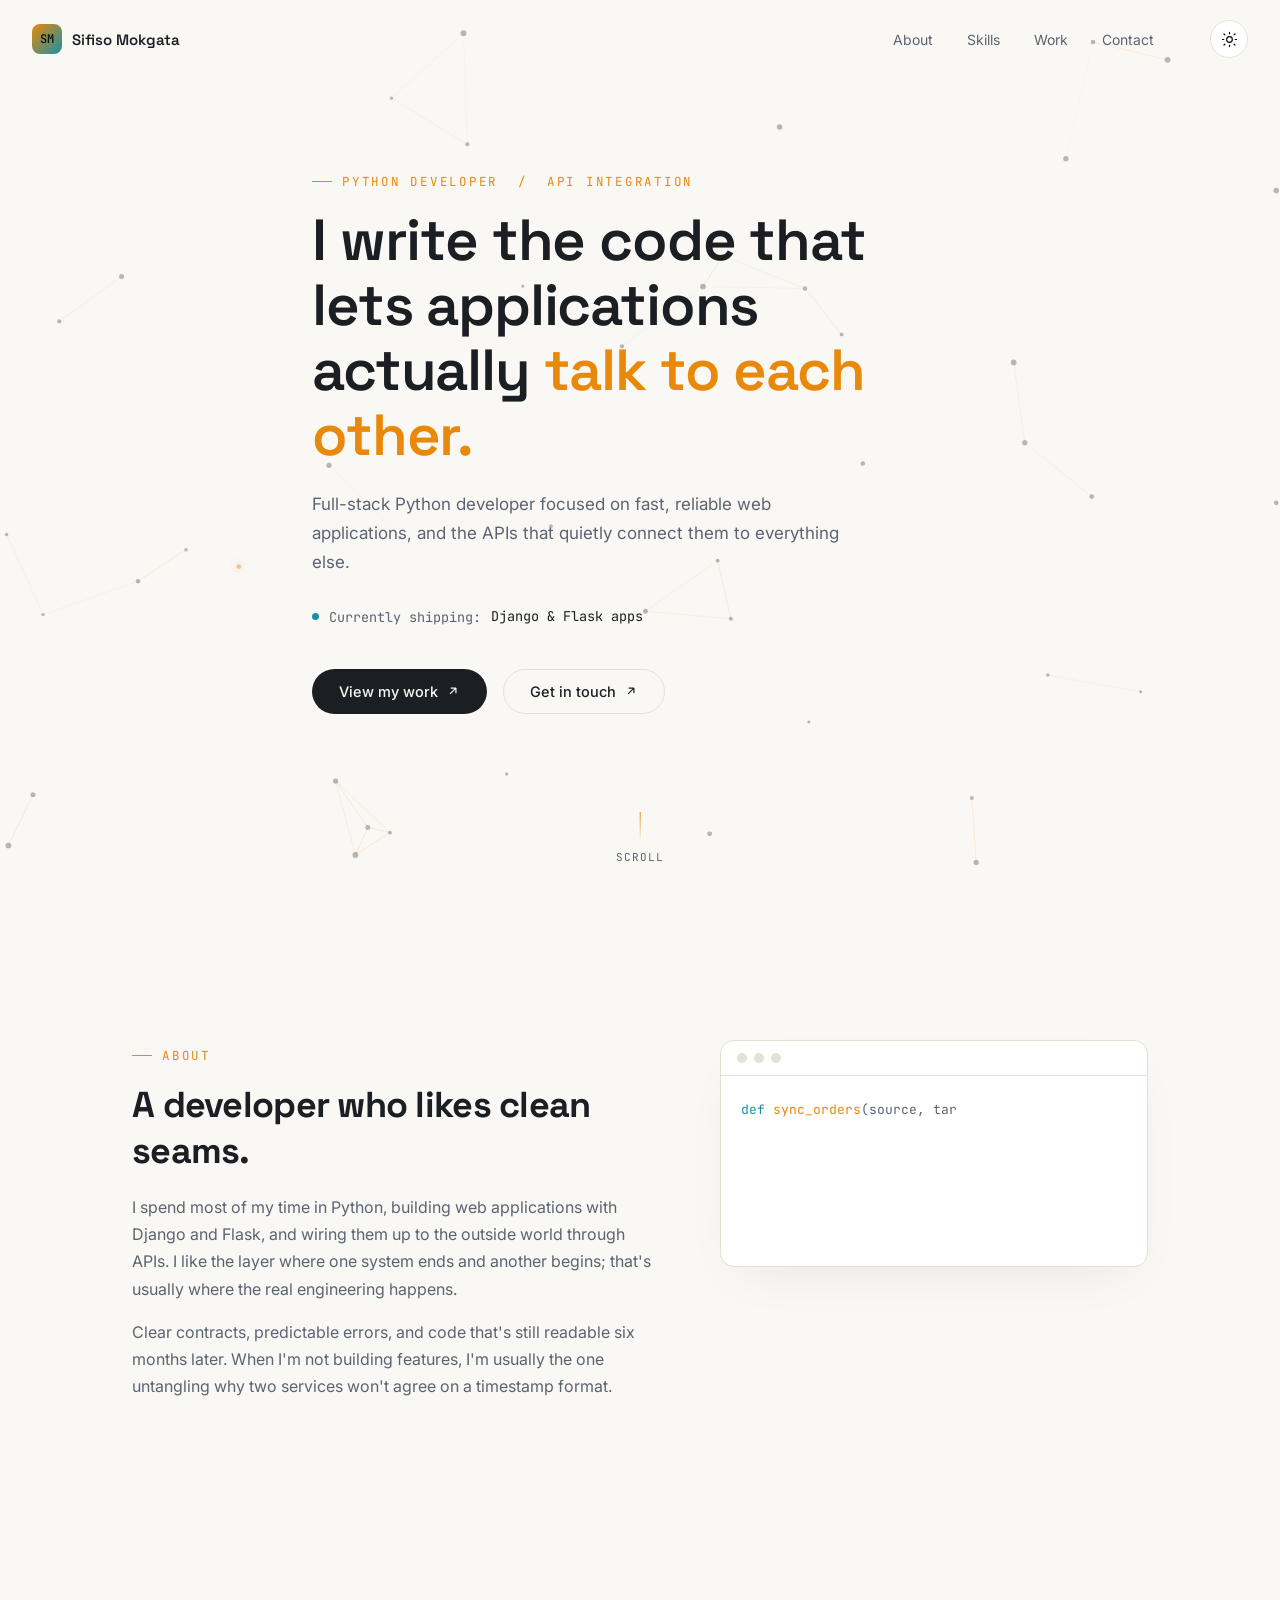
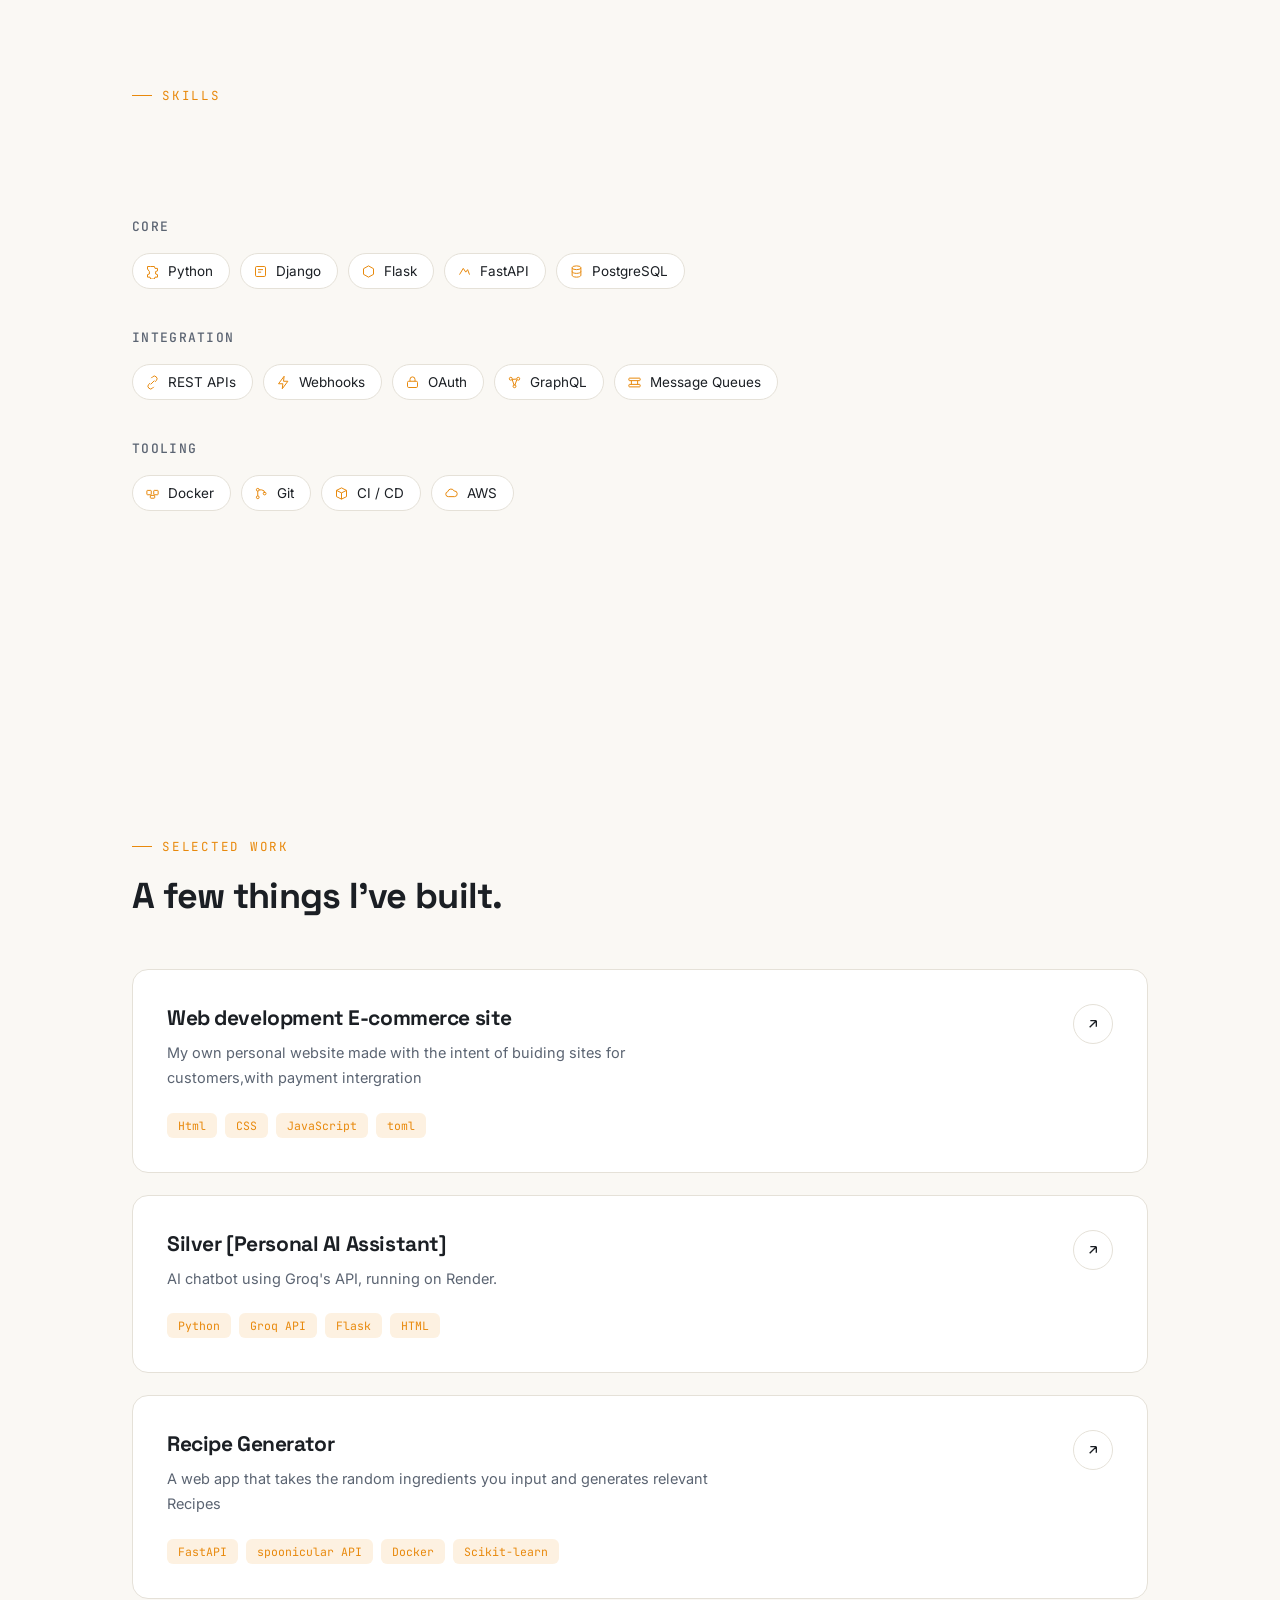
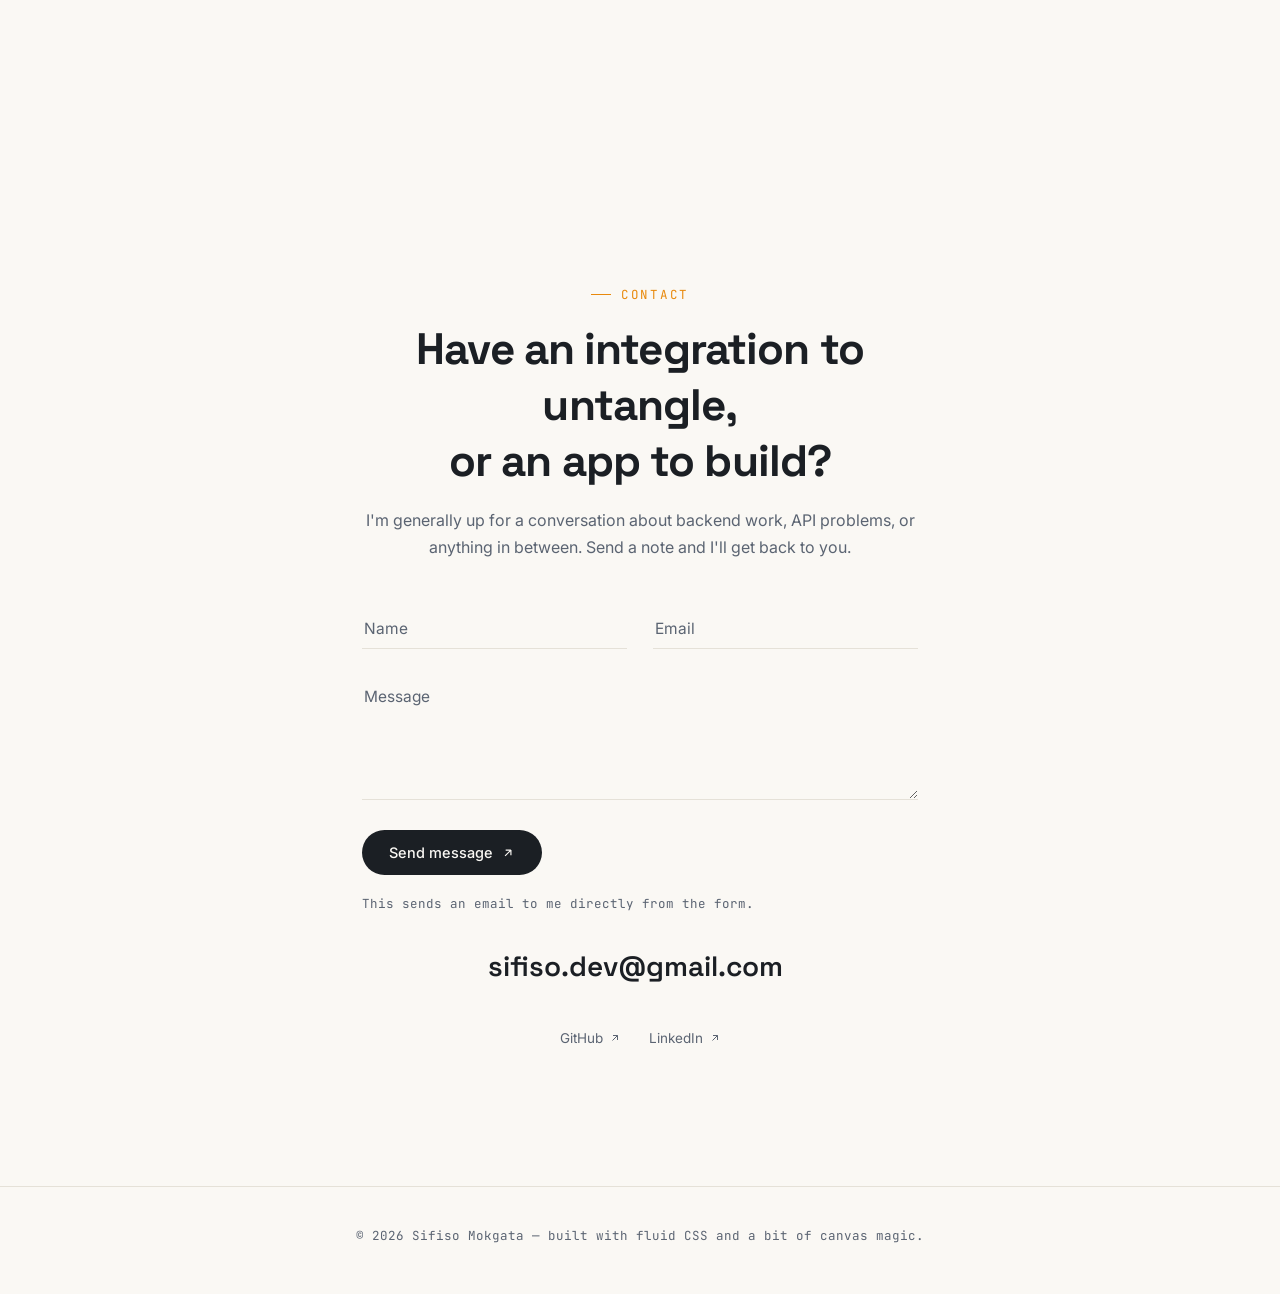
==== commit 44d6d5e3: "Update index.html" ====
--- a/index.html
+++ b/index.html
@@ -119,7 +119,7 @@
         <div class="project-top">
           <div>
             <h3>Web development E-commerce site</h3>
-            <p>My own personal website made with the intent of  buiding sites for customers,with payment intergartion </p>
+            <p>My own personal website made with the intent of  buiding sites for customers,with payment intergration </p>
           </div>
           <a href="https://silversolutions.netlify.app/" class="project-link" aria-label="View project"><svg viewBox="0 0 24 24" fill="none" stroke="currentColor" stroke-width="2"><path d="M7 17L17 7M17 7H8M17 7V16"/></svg></a>
         </div>
@@ -145,7 +145,7 @@
         <div class="project-top">
           <div>
             <h3>Recipe Generator</h3>
-            <p>A web app that takes the random ingredients you input and geneartes relevant Recipes</p>
+            <p>A web app that takes the random ingredients you input and generates relevant Recipes</p>
           </div>
           <a href="https://smart-recipe-find.netlify.app/" class="project-link" aria-label="View project"><svg viewBox="0 0 24 24" fill="none" stroke="currentColor" stroke-width="2"><path d="M7 17L17 7M17 7H8M17 7V16"/></svg></a>
         </div>
@@ -202,7 +202,7 @@
     </form>
 
     <a href="mailto:sifiso.dev@gmail.com" class="email-link">
-      sifiso.dev@gamil.com
+      sifiso.dev@gmail.com
       <svg viewBox="0 0 24 24" fill="none" stroke="currentColor" stroke-width="2"><path d="M7 17L17 7M17 7H8M17 7V16"/></svg>
     </a>
     <!-- social media -->
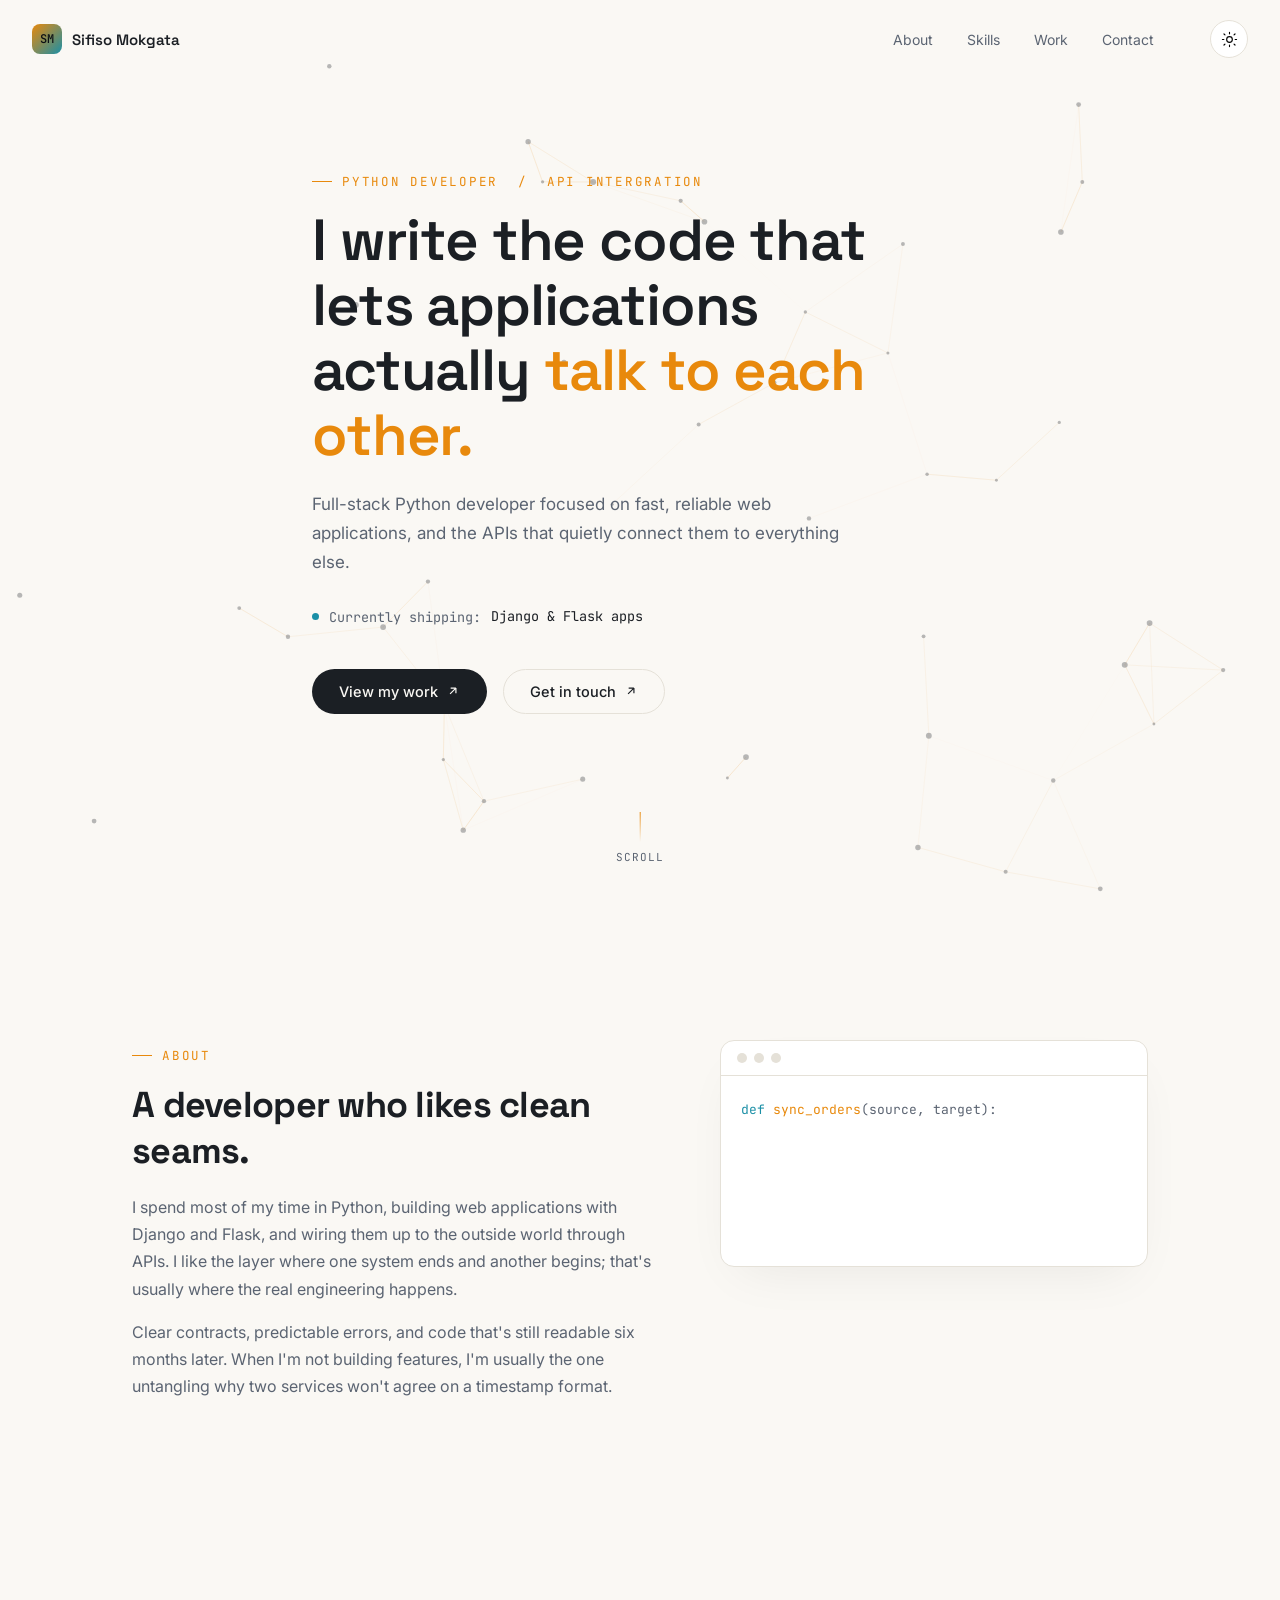
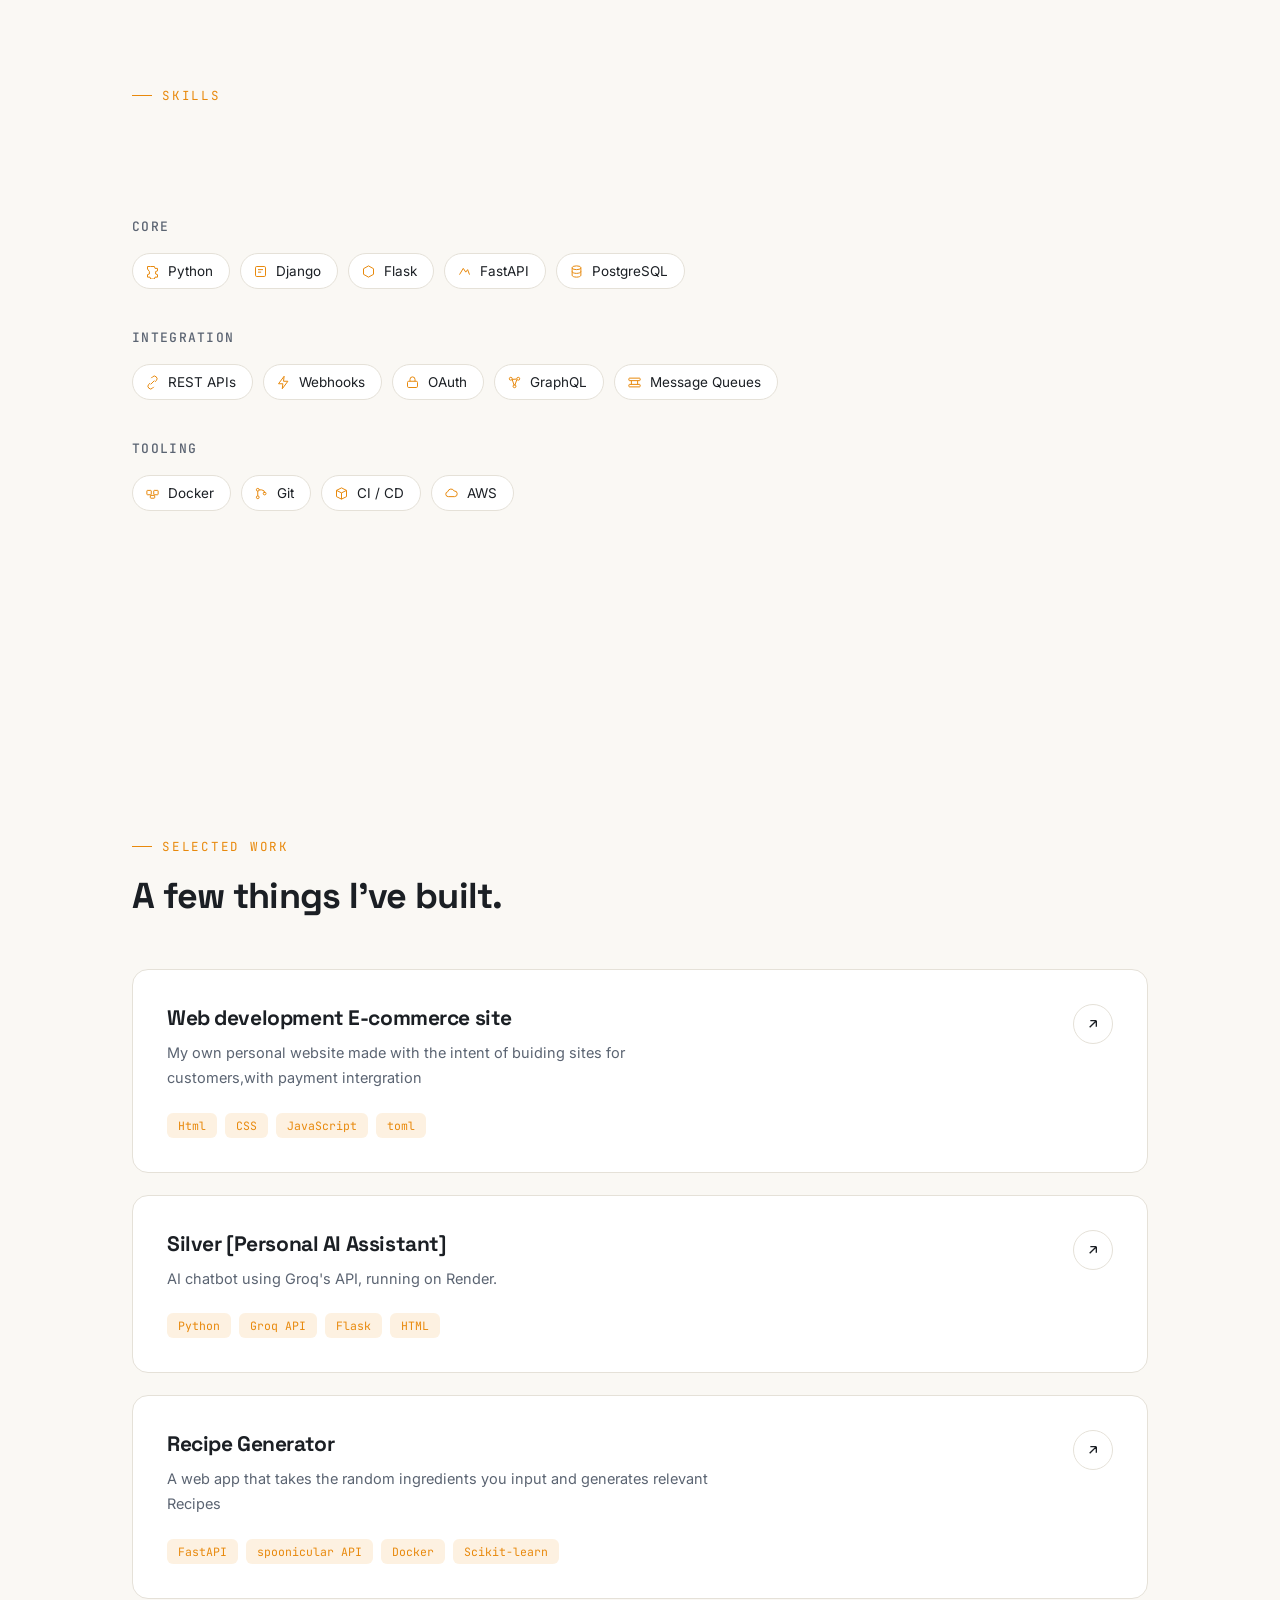
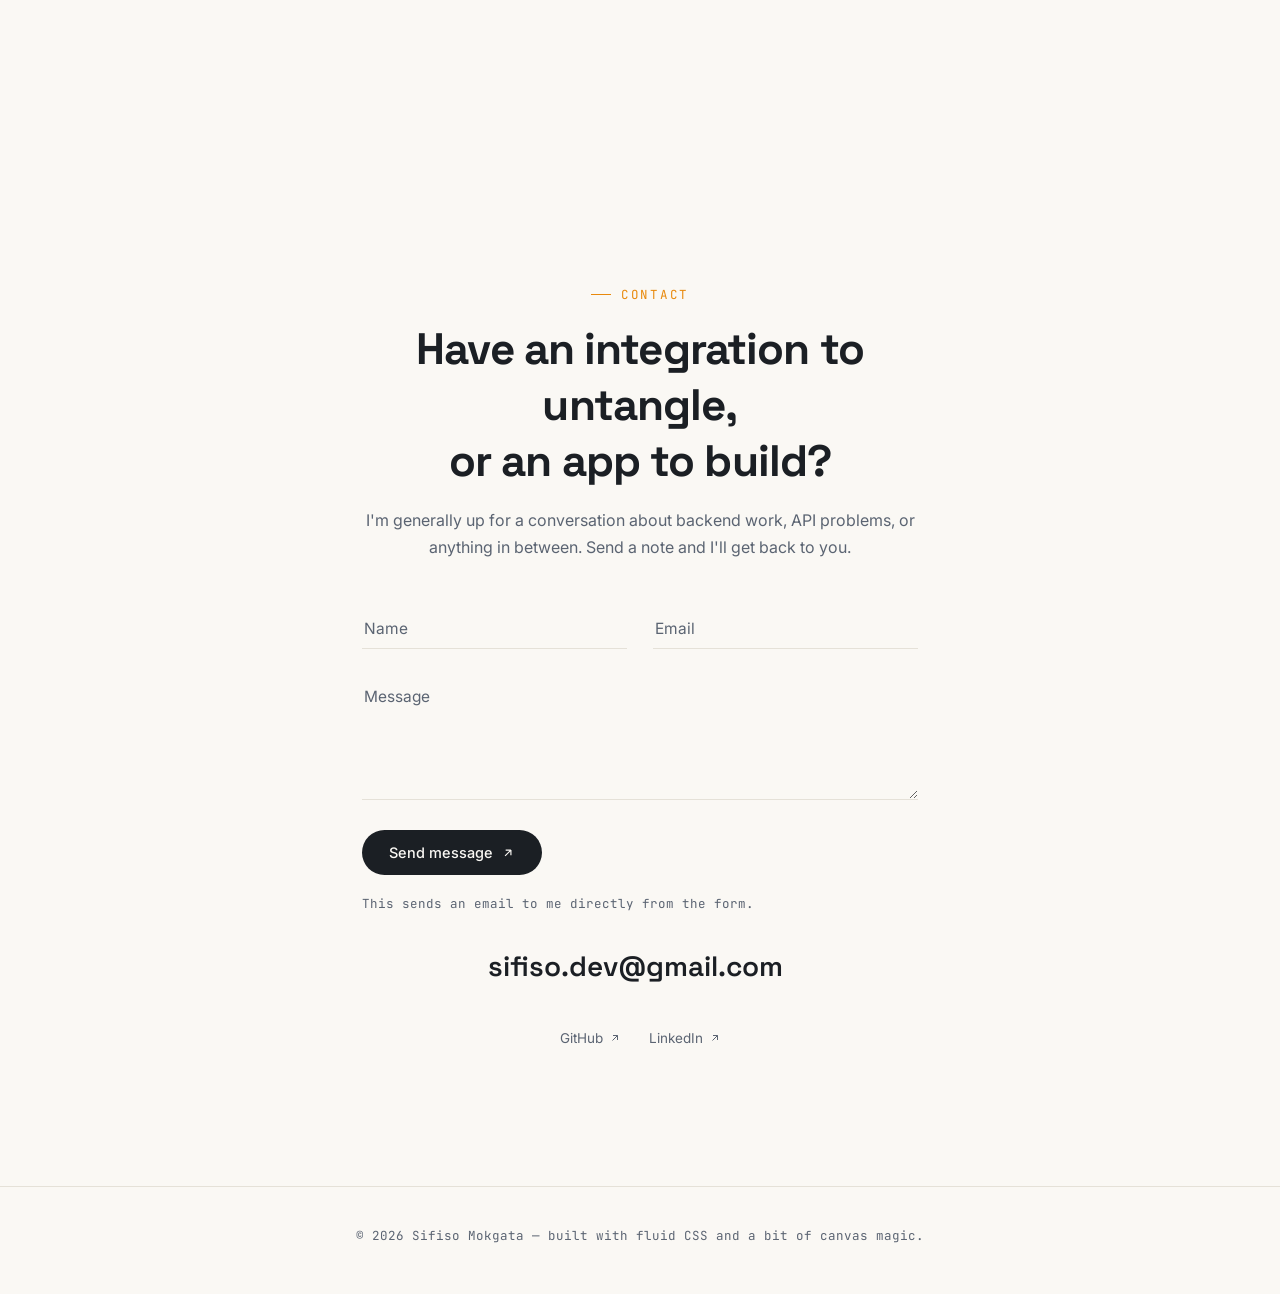
==== commit 21e43fb8: "Update index.html" ====
--- a/index.html
+++ b/index.html
@@ -30,7 +30,7 @@
 <section class="hero" id="top">
   <canvas id="network-canvas"></canvas>
   <div class="wrap hero-inner">
-    <div class="eyebrow mono">Python Developer &nbsp;/&nbsp; API Integration</div>
+    <div class="eyebrow mono">Python Developer &nbsp;/&nbsp; API Intergration</div>
     <h1>I write the code that lets applications<br>actually <span class="accent-word">talk to each other.</span></h1>
     <p class="hero-sub">Full-stack Python developer focused on fast, reliable web applications, and the APIs that quietly connect them to everything else.</p>
 
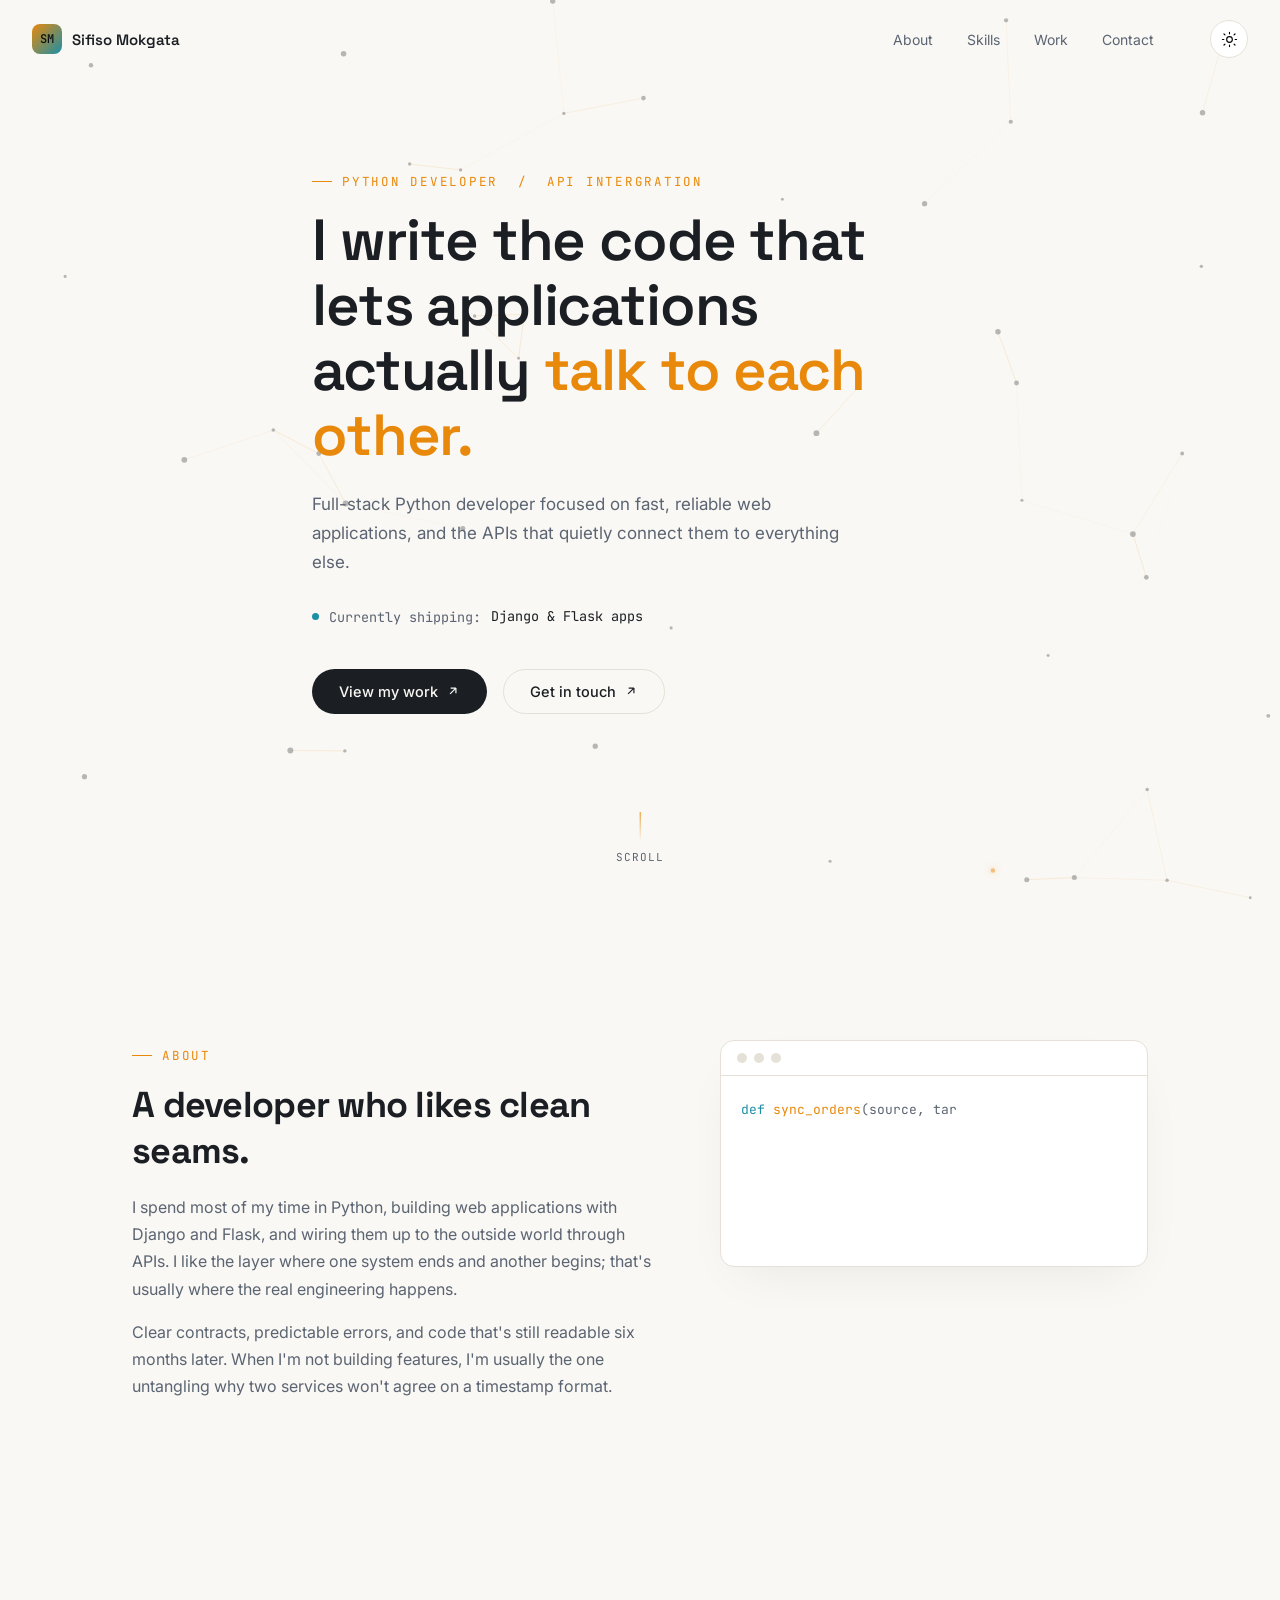
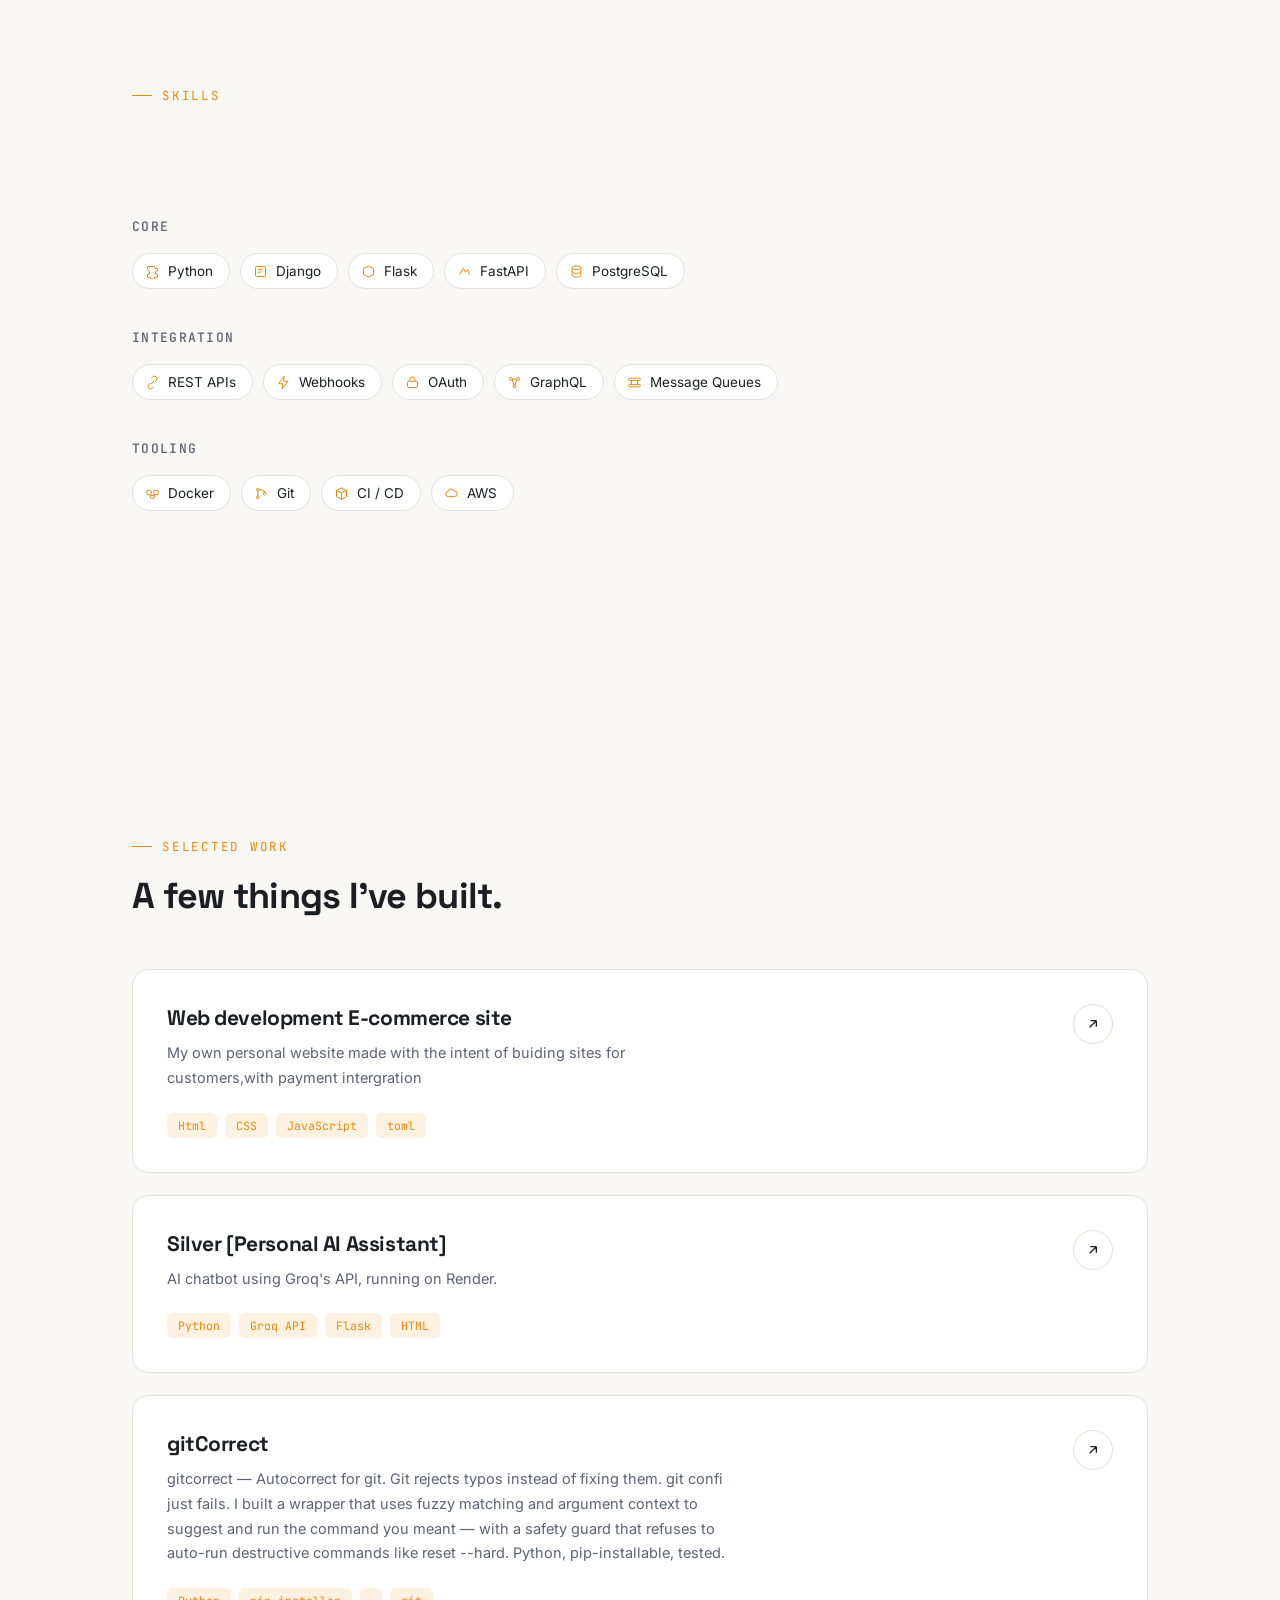
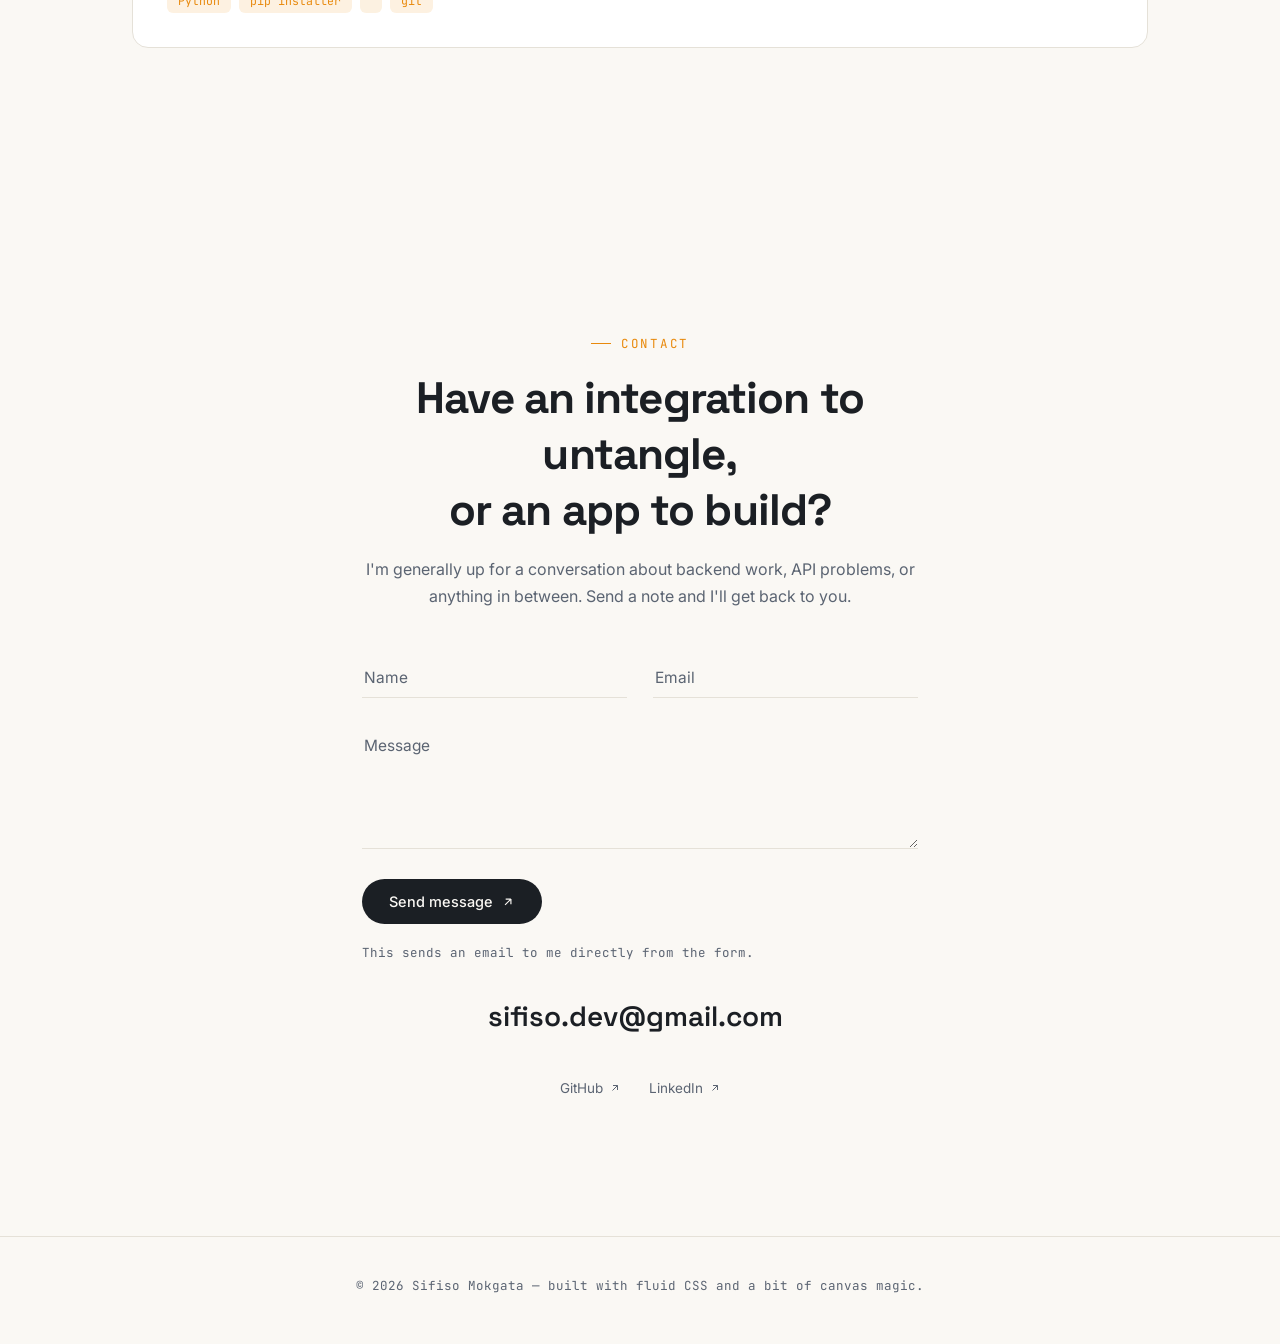
==== commit a16a2cdc: "Update index.html" ====
--- a/index.html
+++ b/index.html
@@ -144,13 +144,19 @@
       <div class="project-card reveal">
         <div class="project-top">
           <div>
-            <h3>Recipe Generator</h3>
-            <p>A web app that takes the random ingredients you input and generates relevant Recipes</p>
+            <h3>gitCorrect</h3>
+            <p>gitcorrect — Autocorrect for git.
+
+Git rejects typos instead of fixing them. git confi just fails. I built a wrapper that uses fuzzy matching and argument context to suggest and run the command you meant — with a safety guard that refuses to auto-run destructive commands like reset --hard.
+
+Python, pip-installable, tested.
+
+</p>
           </div>
-          <a href="https://smart-recipe-find.netlify.app/" class="project-link" aria-label="View project"><svg viewBox="0 0 24 24" fill="none" stroke="currentColor" stroke-width="2"><path d="M7 17L17 7M17 7H8M17 7V16"/></svg></a>
+          <a href="https://github.com/S-lver/gitcorrect" class="project-link" aria-label="View project"><svg viewBox="0 0 24 24" fill="none" stroke="currentColor" stroke-width="2"><path d="M7 17L17 7M17 7H8M17 7V16"/></svg></a>
         </div>
         <div class="tag-row">
-          <span class="tag">FastAPI</span><span class="tag">spoonicular API</span><span class="tag">Docker</span><span class="tag">Scikit-learn</span>
+          <span class="tag">Python</span><span class="tag">pip installer</span><span class="tag"></span><span class="tag">git</span>
         </div>
       </div>
     </div>
